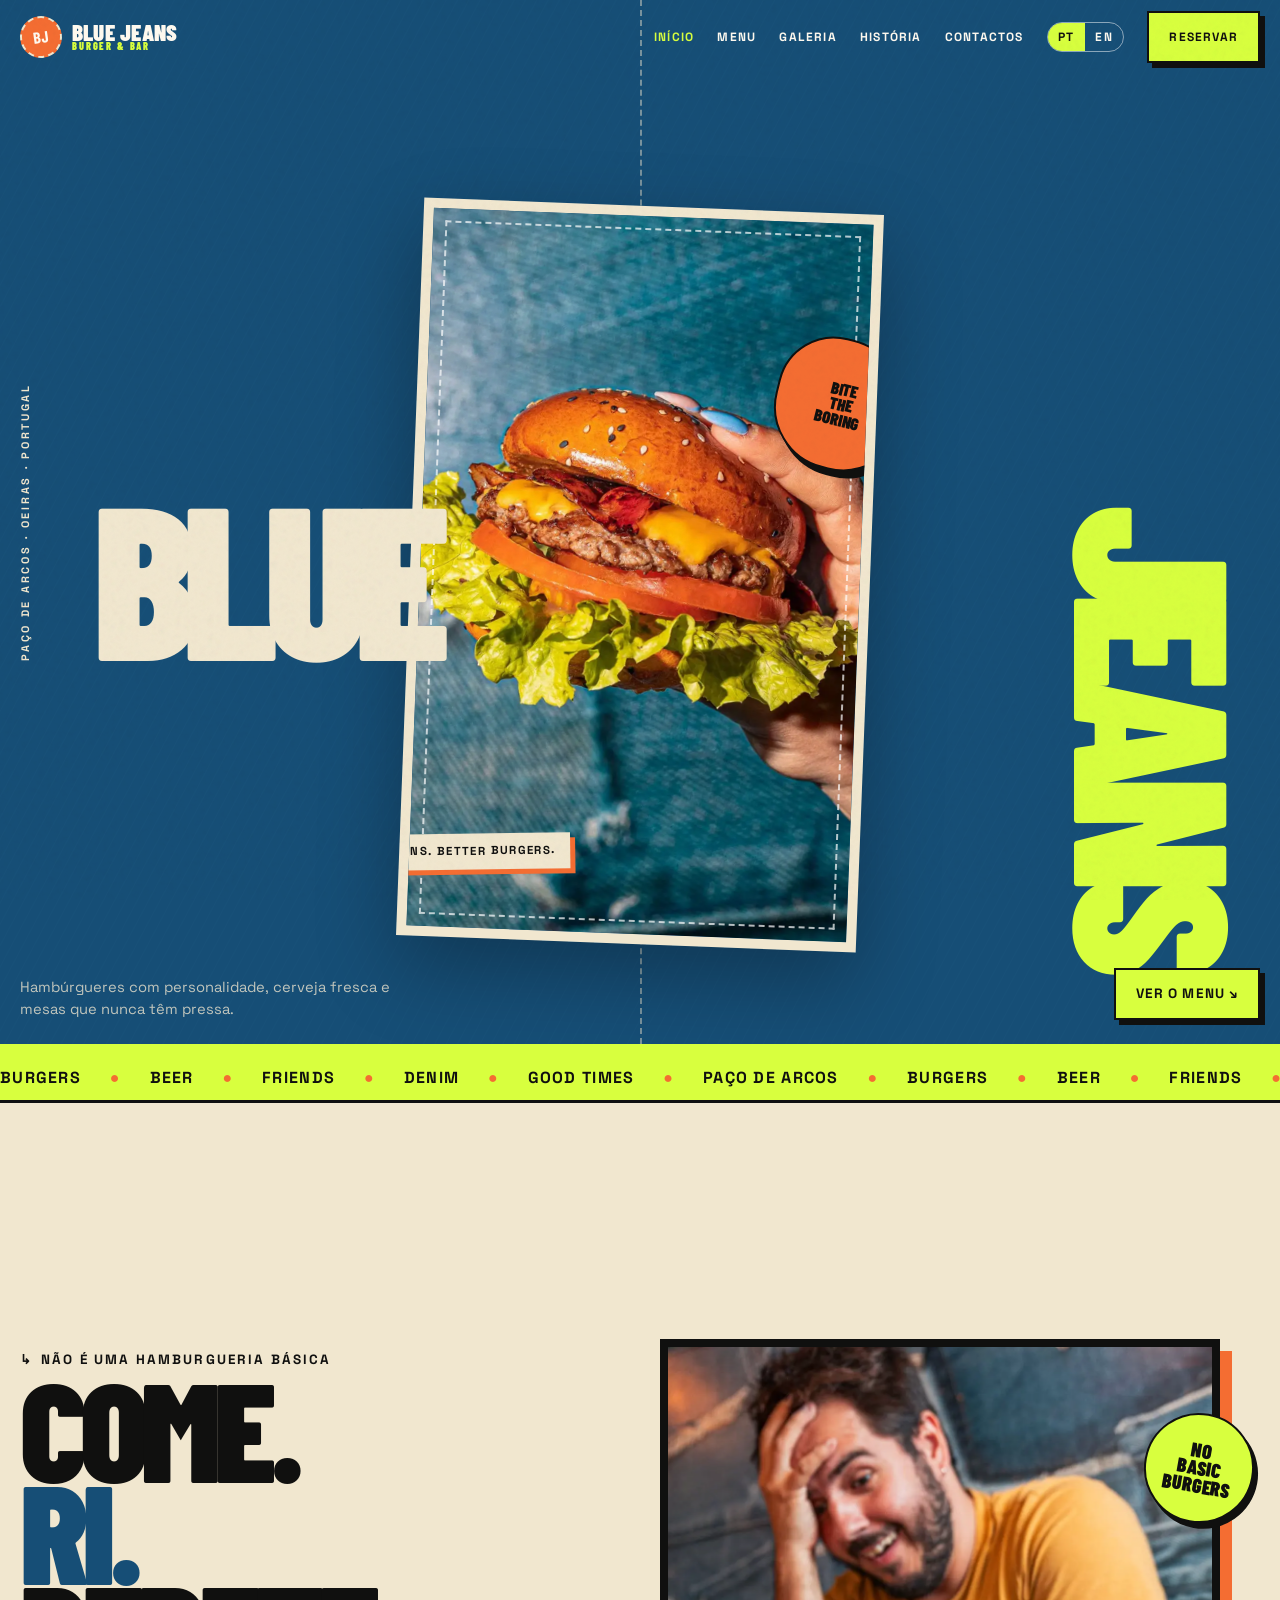
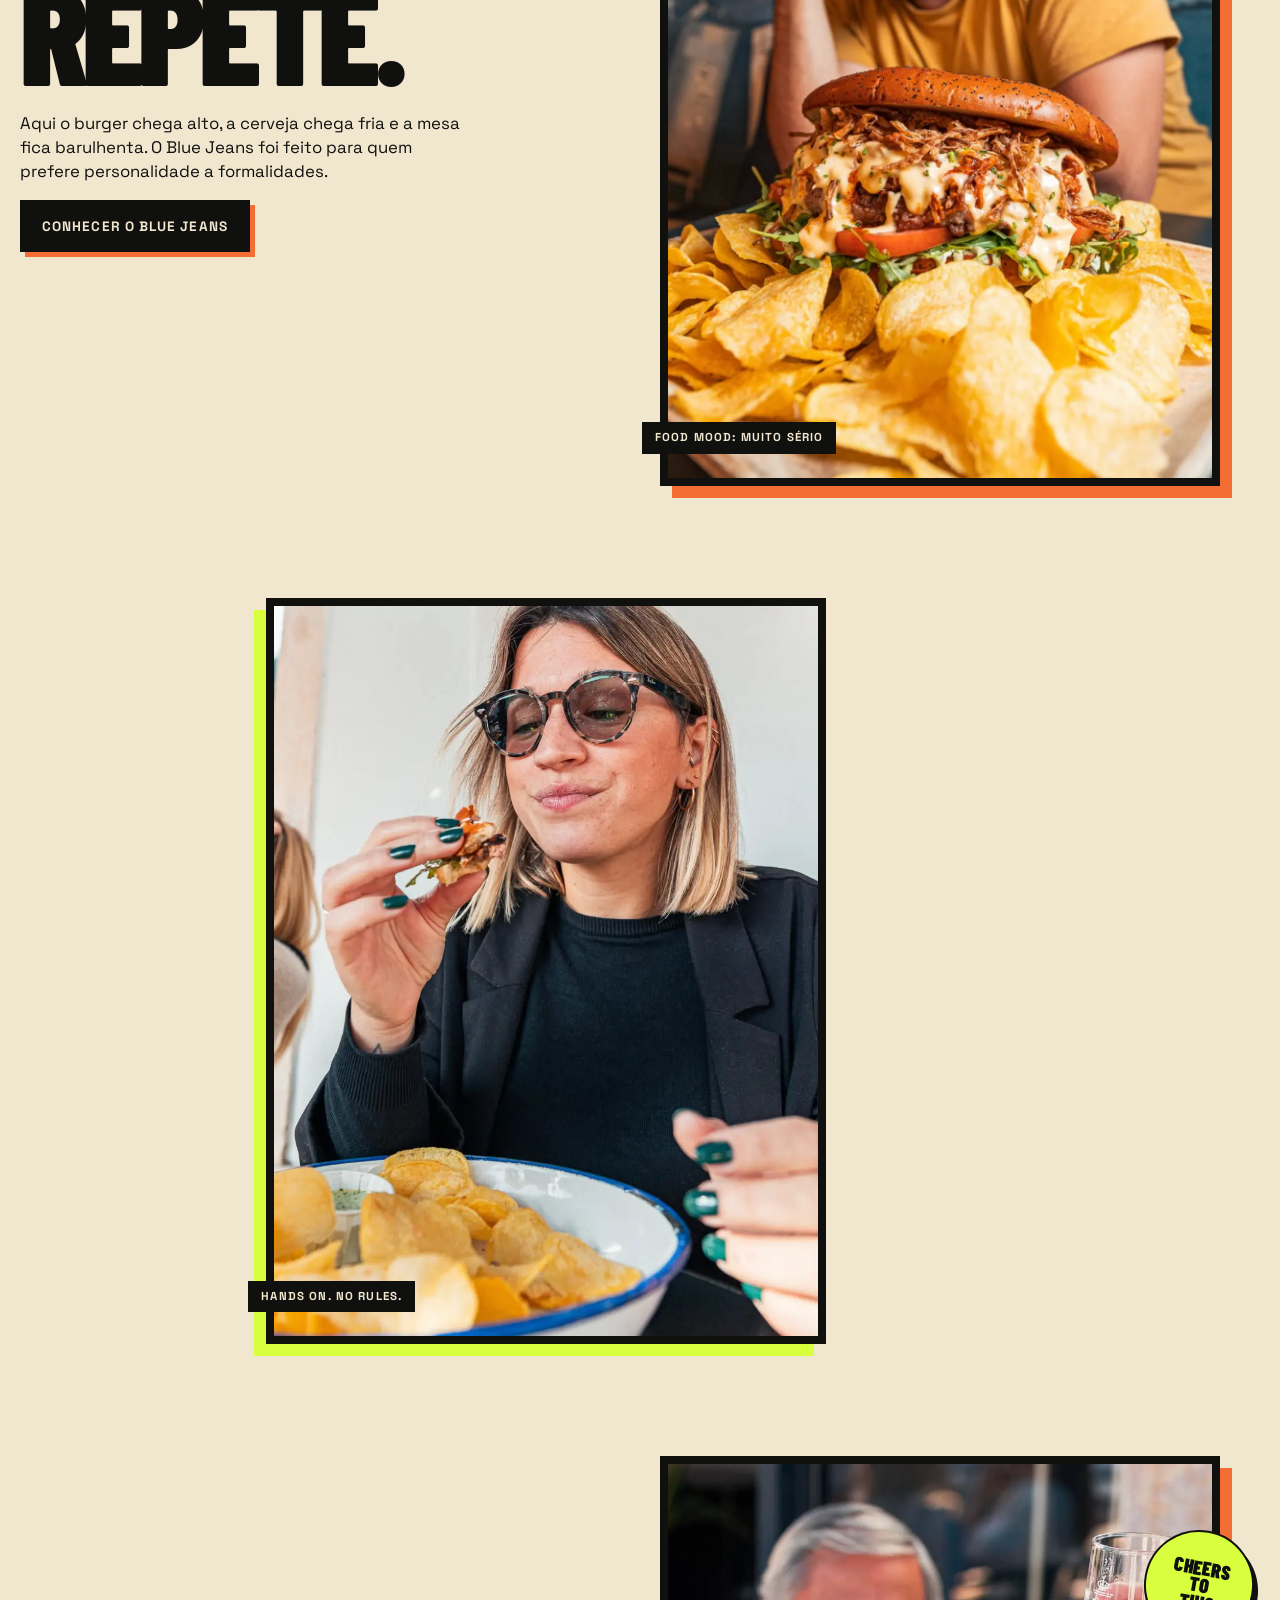
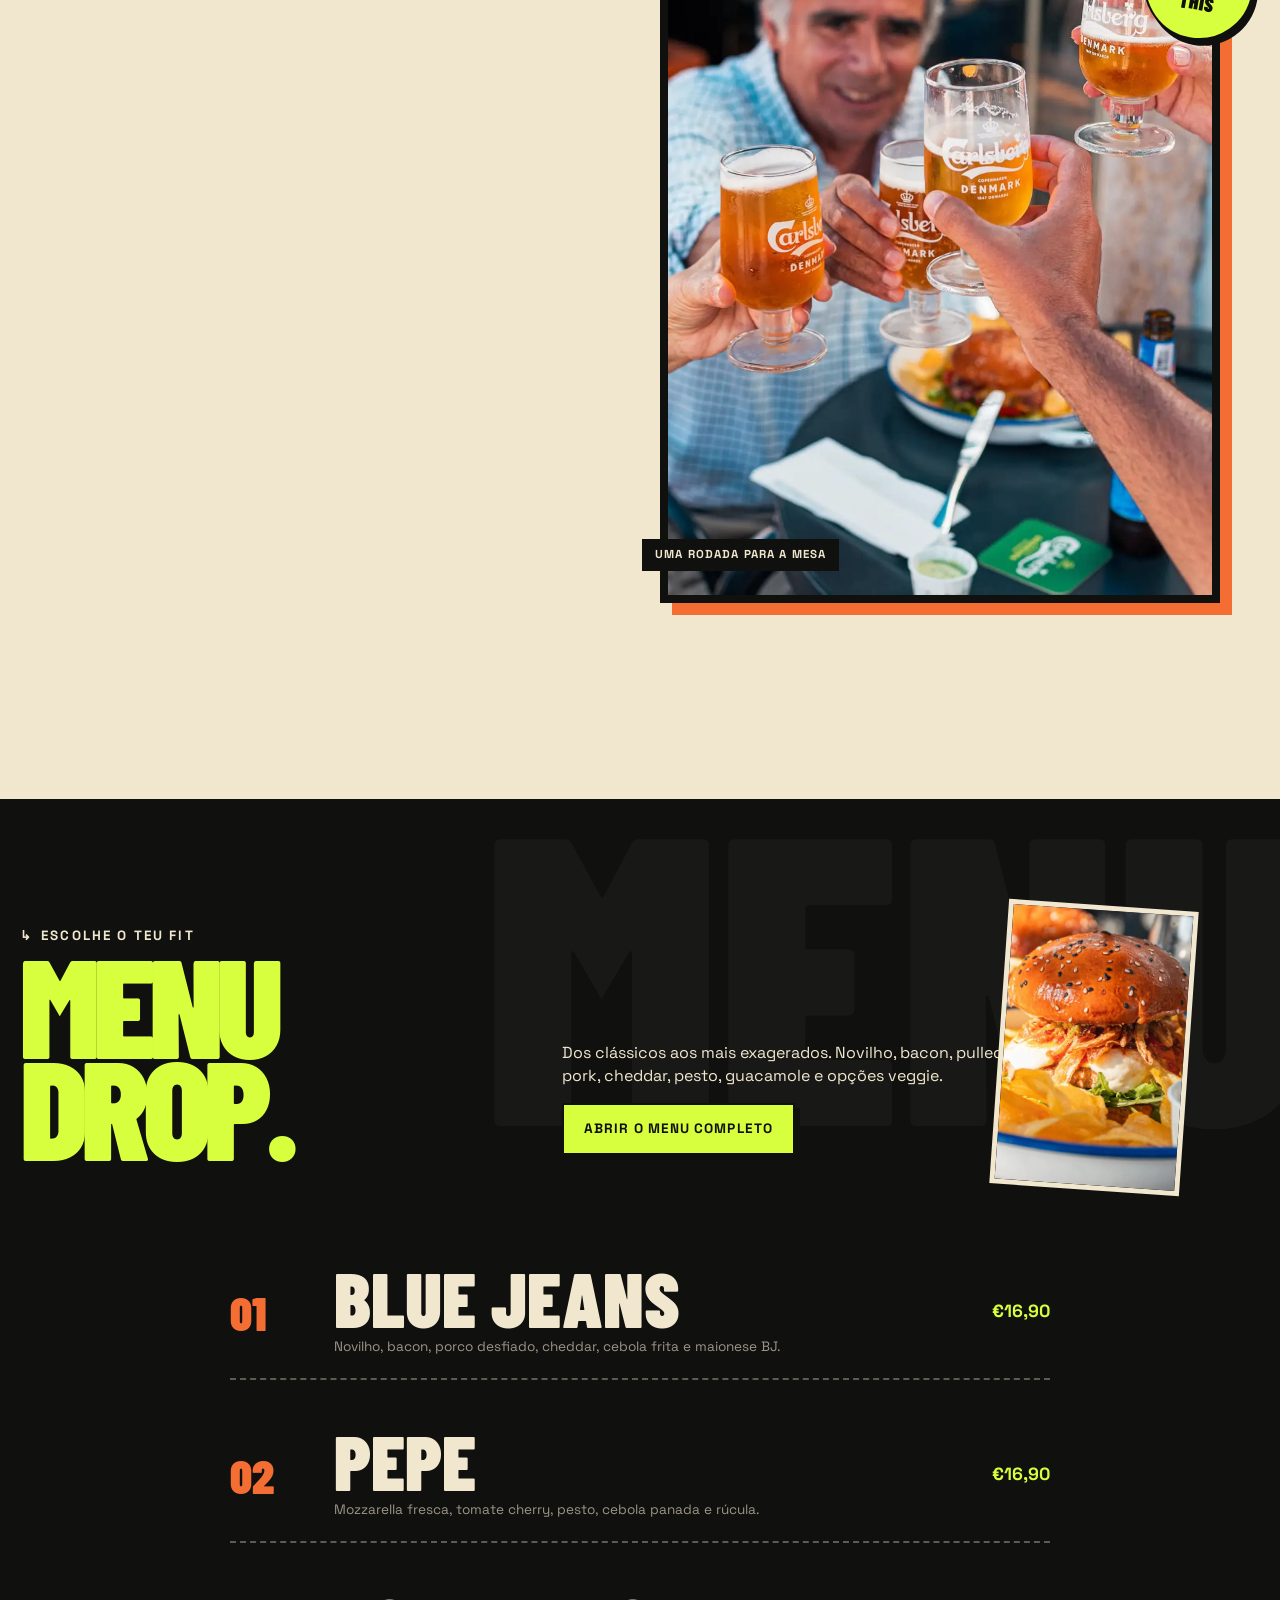
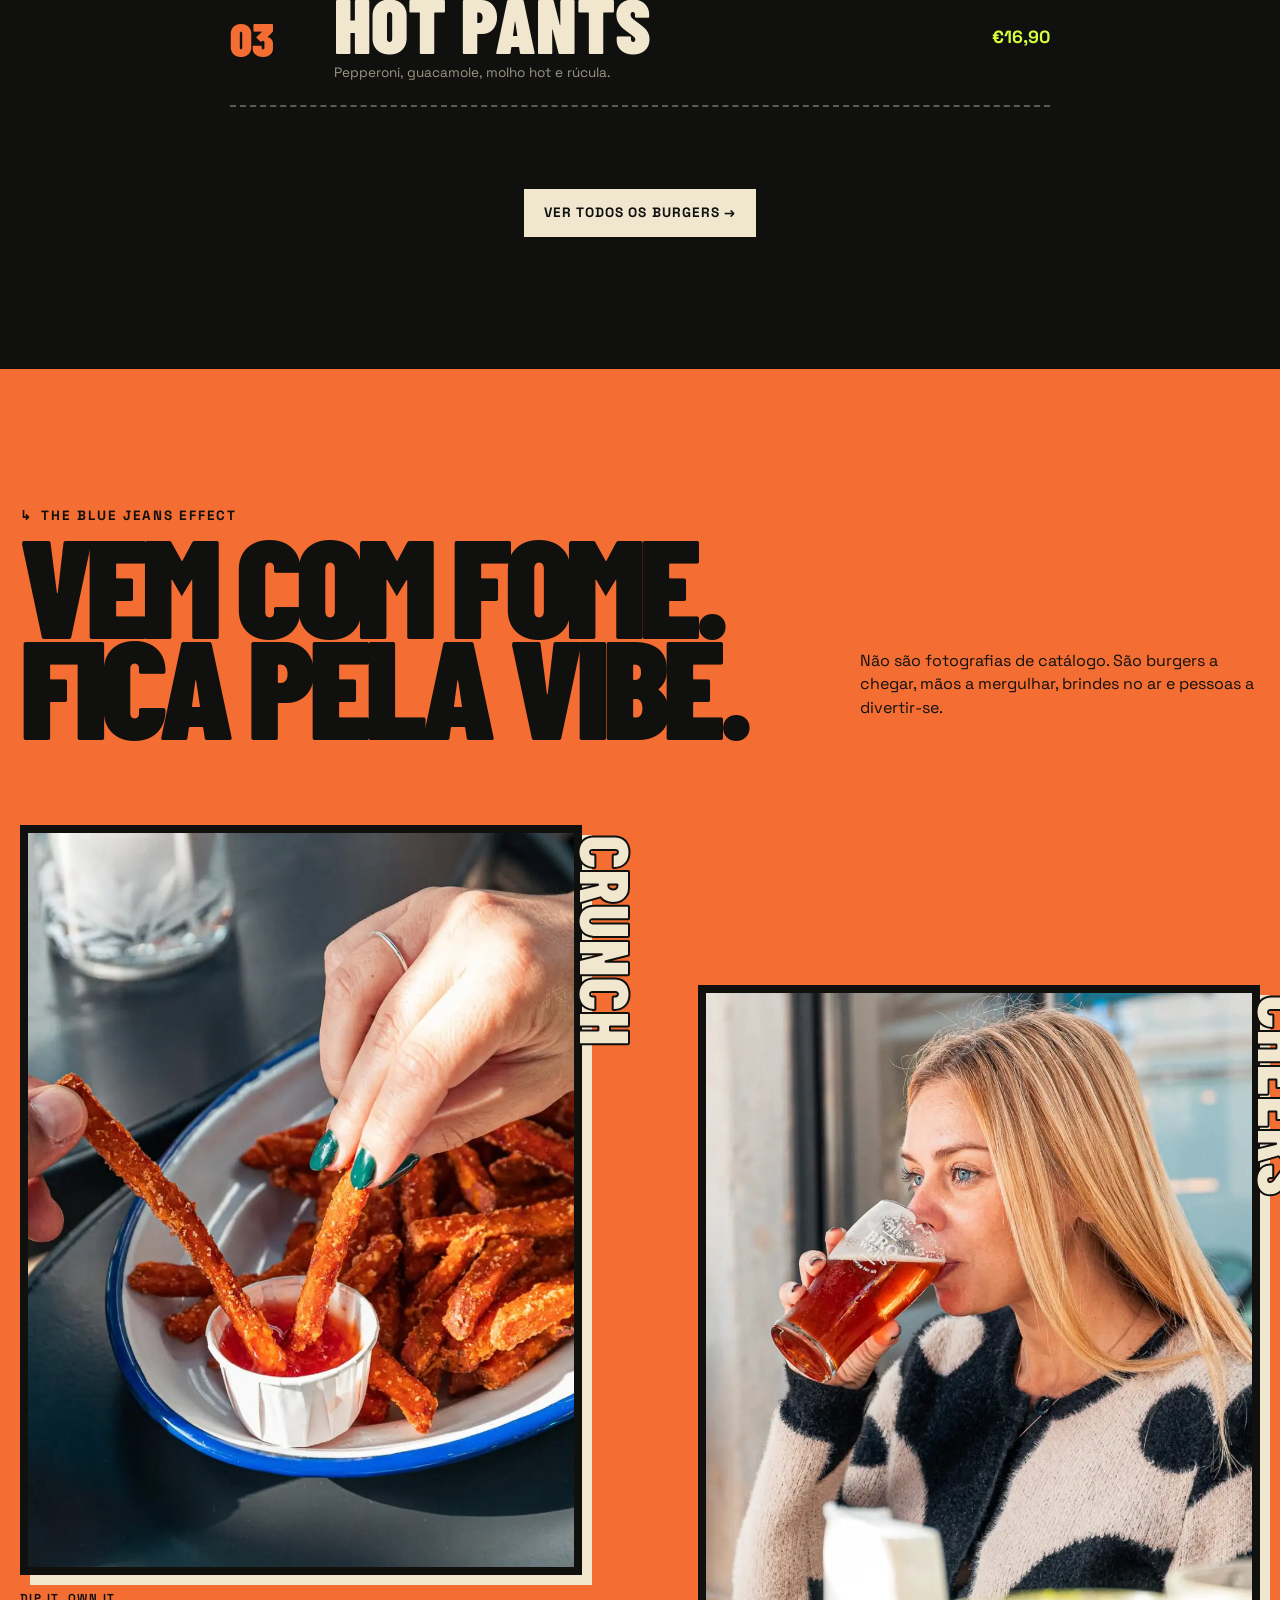
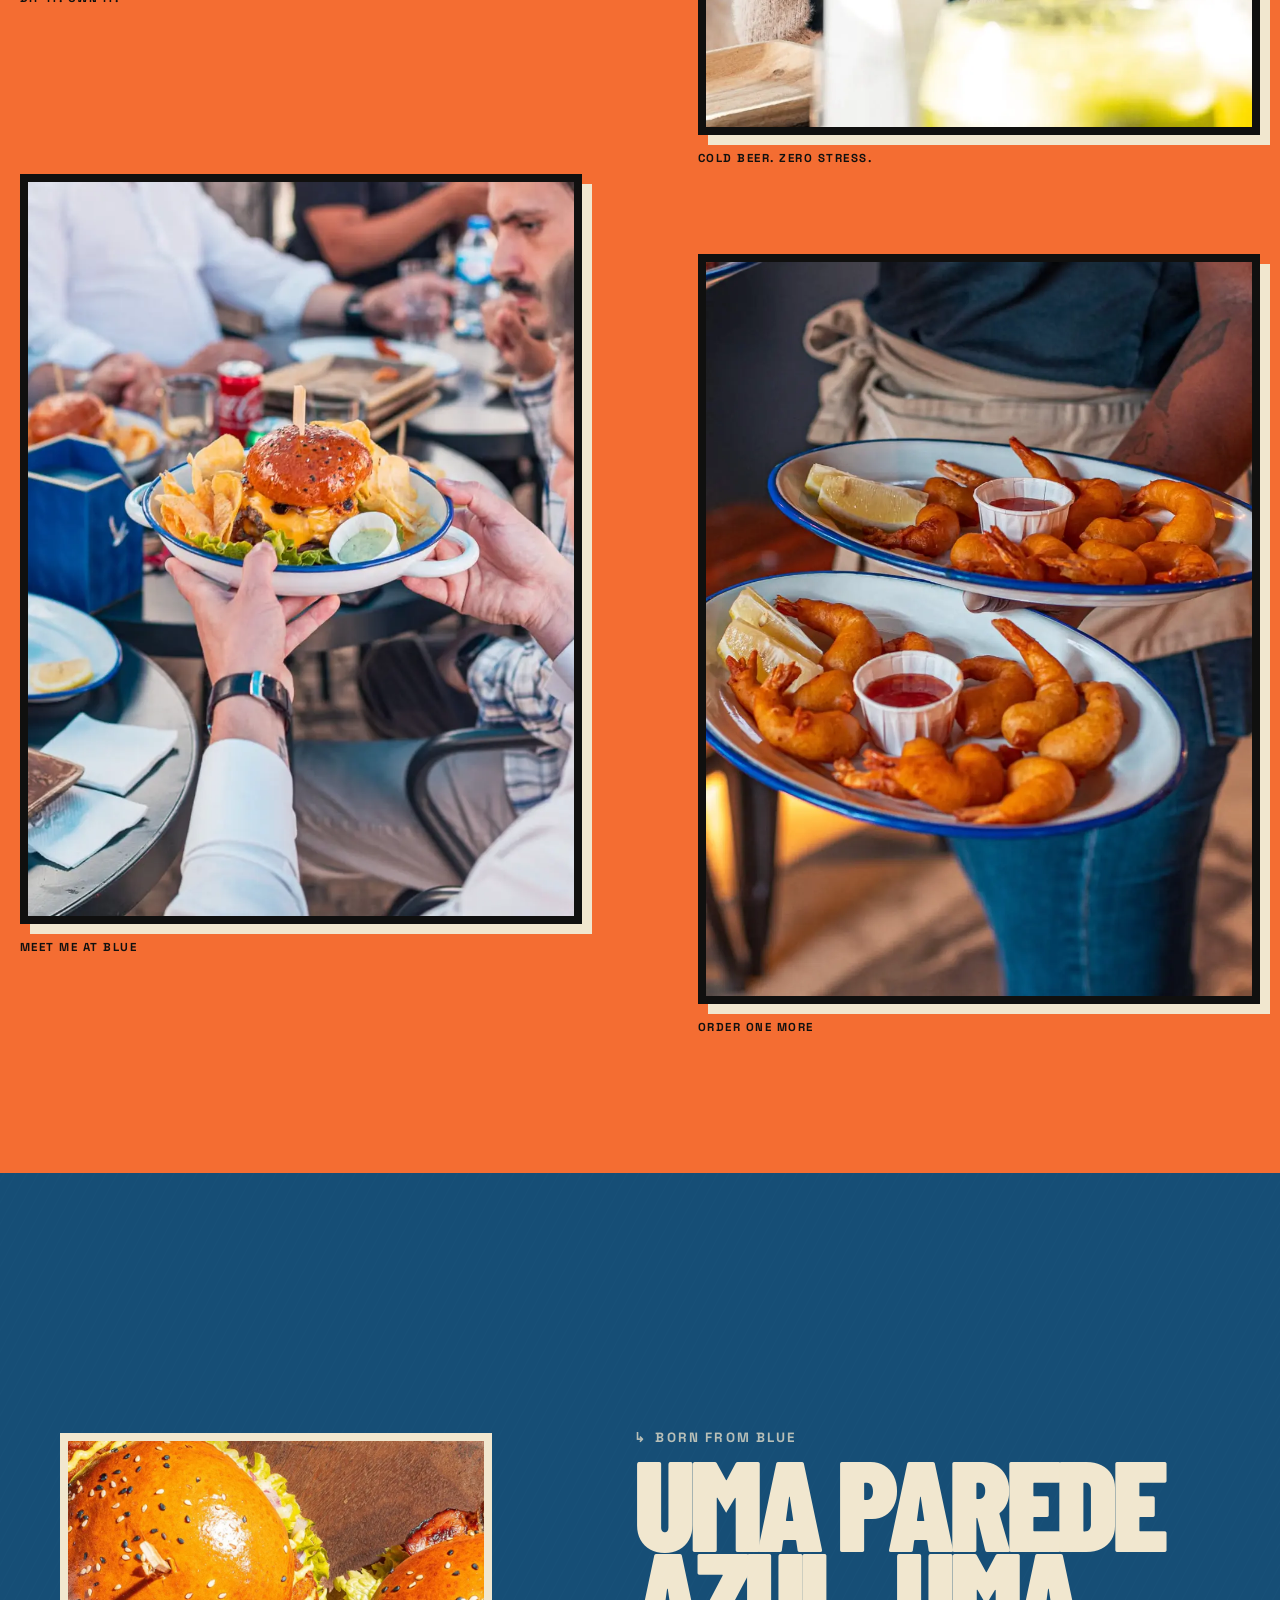
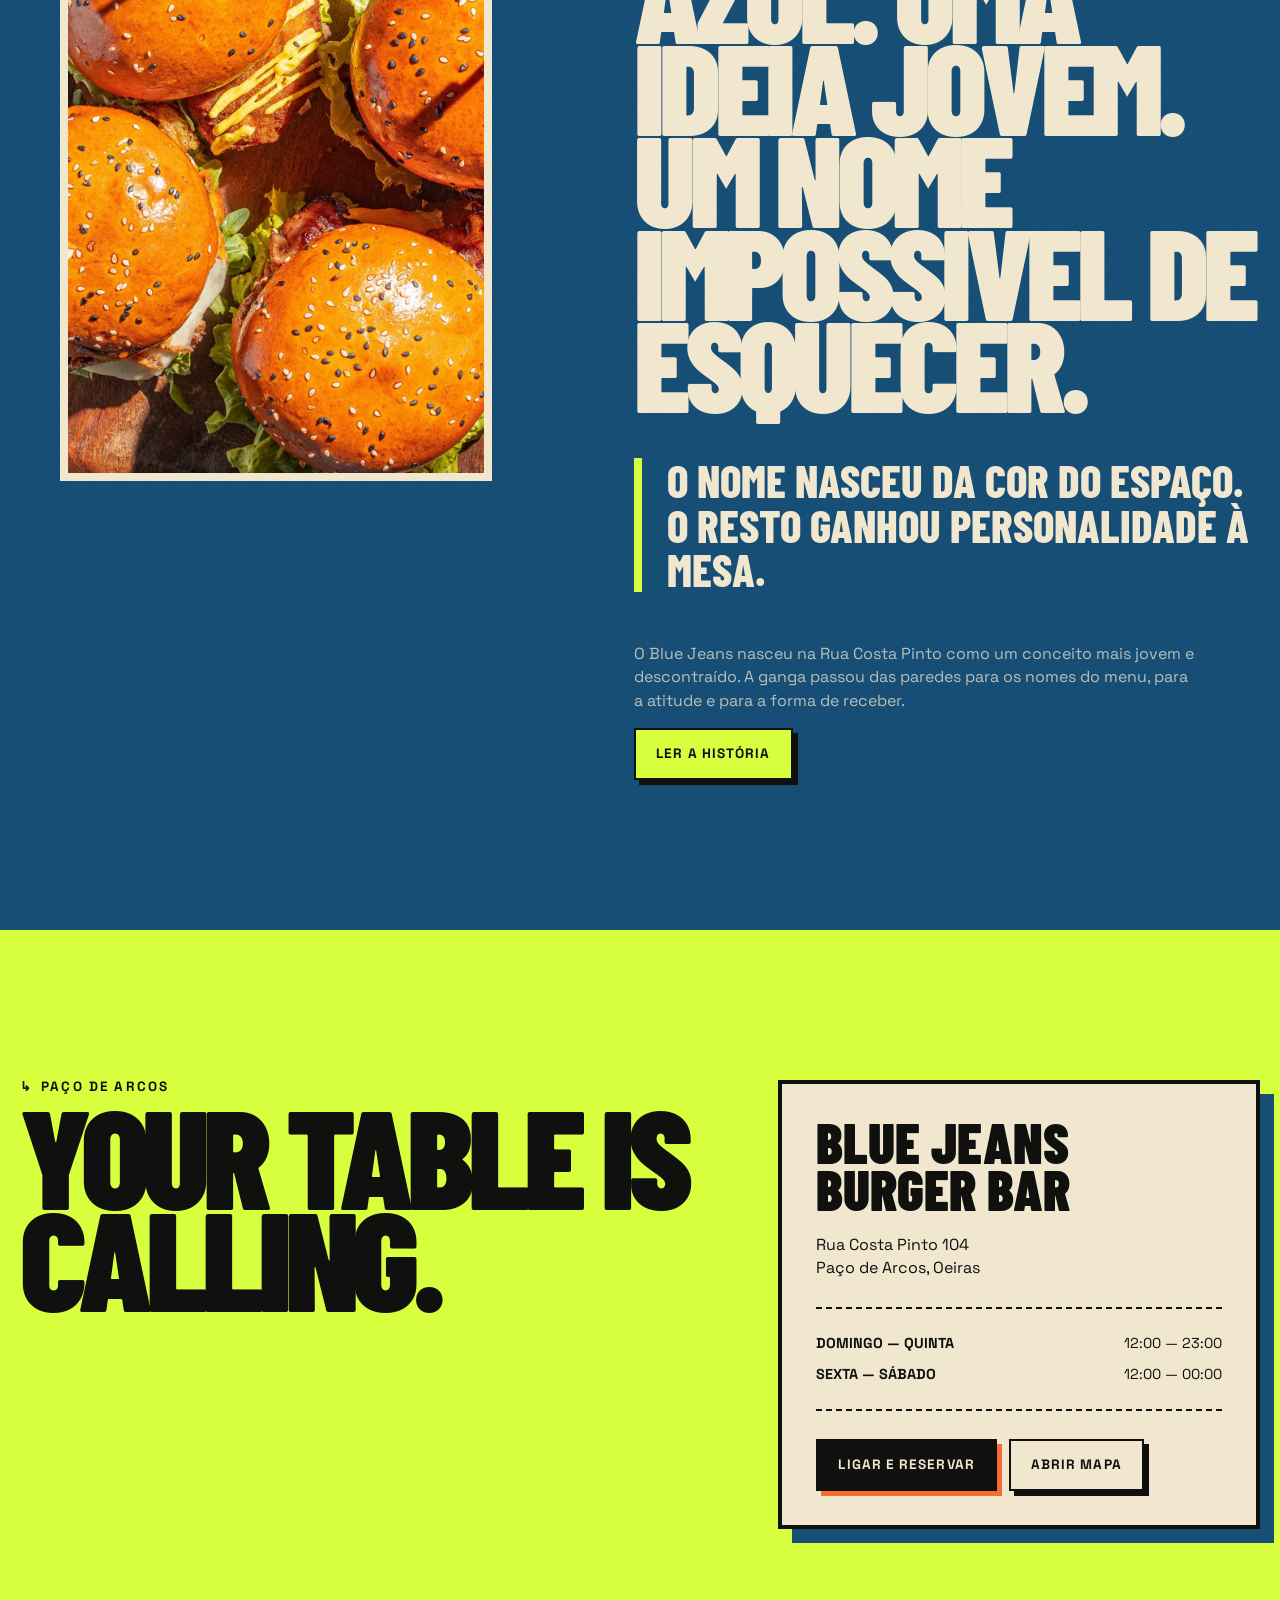
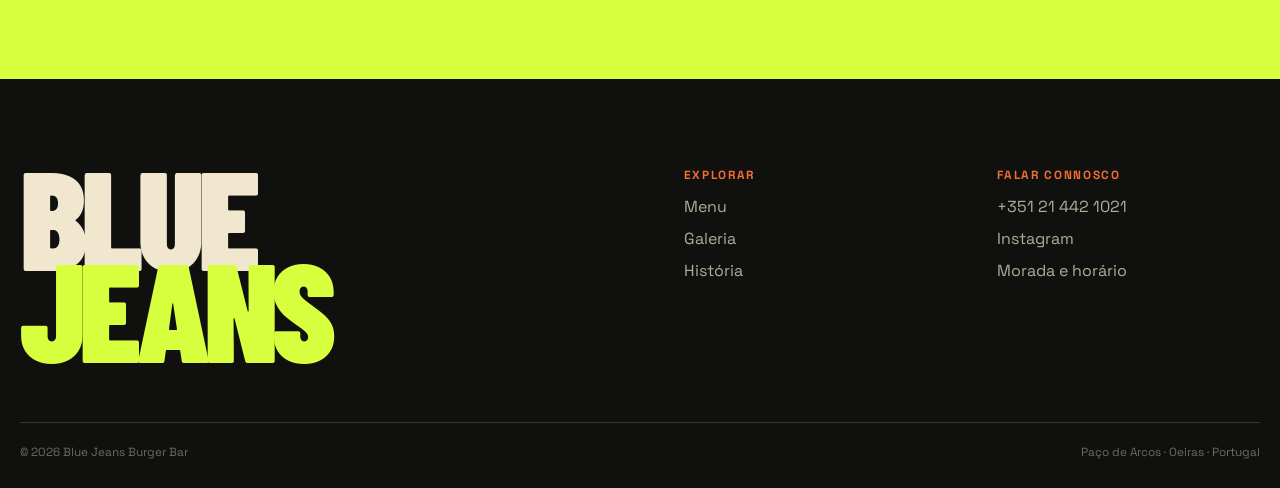
==== index.html @ 91a08cf7 "Initial website" ====
<!doctype html><html lang="pt-PT"><head>
<meta charset="utf-8"><meta name="viewport" content="width=device-width,initial-scale=1">
<title>Blue Jeans Burger Bar | Hambúrgueres em Paço de Arcos</title><meta name="description" content="Blue Jeans Burger Bar em Paço de Arcos: hambúrgueres, cerveja, amigos e um ambiente descontraído em Oeiras.">
<link rel="canonical" href="https://bluejeansburgerbar.pt/"><link rel="alternate" hreflang="pt-PT" href="https://bluejeansburgerbar.pt/"><link rel="alternate" hreflang="en-GB" href="https://bluejeansburgerbar.pt/en/"><link rel="alternate" hreflang="x-default" href="https://bluejeansburgerbar.pt/">
<meta name="theme-color" content="#164e76"><meta property="og:type" content="restaurant"><meta property="og:title" content="Blue Jeans Burger Bar — Paço de Arcos"><meta property="og:description" content="Burgers. Beer. Friends. Repeat."><meta property="og:image" content="https://bluejeansburgerbar.pt/assets/images/photos/burger-denim-hand.webp"><meta property="og:url" content="https://bluejeansburgerbar.pt/"><meta property="og:locale" content="pt_PT"><meta name="twitter:card" content="summary_large_image">
<link rel="icon" href="assets/icons/favicon.svg" type="image/svg+xml"><link rel="icon" href="assets/icons/favicon-32x32.png" sizes="32x32"><link rel="apple-touch-icon" href="assets/icons/apple-touch-icon.png"><link rel="manifest" href="site.webmanifest"><link rel="preload" href="assets/images/photos/burger-denim-hand.webp" as="image" fetchpriority="high"><link rel="stylesheet" href="assets/css/v2.css">
<script type="application/ld+json">{"@context":"https://schema.org","@type":"Restaurant","name":"Blue Jeans Burger Bar","url":"https://bluejeansburgerbar.pt/","telephone":"+351214421021","image":"https://bluejeansburgerbar.pt/assets/images/photos/burger-denim-hand.webp","servesCuisine":["Hambúrgueres","Americana","Bar"],"acceptsReservations":true,"address":{"@type":"PostalAddress","streetAddress":"Rua Costa Pinto 104","addressLocality":"Paço de Arcos","addressRegion":"Oeiras","addressCountry":"PT"},"openingHoursSpecification":[{"@type":"OpeningHoursSpecification","dayOfWeek":["Monday","Tuesday","Wednesday","Thursday","Sunday"],"opens":"12:00","closes":"23:00"},{"@type":"OpeningHoursSpecification","dayOfWeek":["Friday","Saturday"],"opens":"12:00","closes":"00:00"}],"hasMenu":"https://bluejeansburgerbar.pt/menu.html","sameAs":["https://www.instagram.com/bluejeansburgerbar/"]}</script>
</head><body><a class="skip" href="#main">Saltar para o conteúdo</a>
<header class="topbar" data-topbar><div class="wrap topbar-inner"><a class="logo2" href="index.html" aria-label="Blue Jeans — início"><b>BJ</b><span>Blue Jeans<small>Burger &amp; Bar</small></span></a><nav class="desktop2" aria-label="Navegação principal"><a href="index.html" aria-current="page">Início</a><a href="menu.html">Menu</a><a href="galeria.html">Galeria</a><a href="historia.html">História</a><a href="contacto.html">Contactos</a><div class="lang" aria-label="Idioma"><a class="active" href="index.html" lang="pt">PT</a><a href="en/index.html" lang="en">EN</a></div><a class="button2" href="tel:+351214421021">Reservar</a></nav><button class="menu2-toggle" type="button" aria-label="Abrir menu" aria-expanded="false" data-menu2-toggle><span></span><span></span><span></span></button></div></header>
<nav class="mobile2" aria-label="Menu móvel" data-mobile2><a href="index.html">Início</a><a href="menu.html">Menu</a><a href="galeria.html">Galeria</a><a href="historia.html">História</a><a href="contacto.html">Contactos</a><div class="lang"><a class="active" href="index.html">PT</a><a href="en/index.html">EN</a></div><a class="mobile2-reserve button2" href="#reservar">Reservar</a></nav>
<main id="main">
<section class="hero2"><span class="hero-seam" aria-hidden="true"></span><span class="vertical-label">Paço de Arcos · Oeiras · Portugal</span><div class="wrap hero-content"><h1 class="hero-title"><span class="hero-word hero-word--left">Blue</span><span class="hero-word hero-word--right">Jeans</span></h1><div class="hero-photo"><img src="assets/images/photos/burger-denim-hand.webp" width="1226" height="1536" alt="Hambúrguer Blue Jeans segurado sobre ganga" fetchpriority="high"><span class="hero-round">Bite<br>the<br>boring</span><span class="hero-caption">Good jeans. Better burgers.</span></div></div><div class="hero-bottom"><p>Hambúrgueres com personalidade, cerveja fresca e mesas que nunca têm pressa.</p><a class="button2" href="menu.html">Ver o menu ↘</a></div></section>
<div class="ticker2" aria-hidden="true"><div class="ticker2-track"><span>Burgers</span><span>Beer</span><span>Friends</span><span>Denim</span><span>Good times</span><span>Paço de Arcos</span><span>Burgers</span><span>Beer</span><span>Friends</span><span>Denim</span><span>Good times</span><span>Paço de Arcos</span></div></div>

<section class="manifesto"><div class="wrap manifesto-grid"><div class="manifesto-sticky" data-reveal><p class="kicker">Não é uma hamburgueria básica</p><h2 class="mega">Come.<span>Ri.</span>Repete.</h2><p class="manifesto-copy">Aqui o burger chega alto, a cerveja chega fria e a mesa fica barulhenta. O Blue Jeans foi feito para quem prefere personalidade a formalidades.</p><a class="button2 button2--dark" href="historia.html">Conhecer o Blue Jeans</a></div><div class="photo-stack">
<figure class="portrait-card" data-reveal><img src="assets/images/photos/man-burger-fun.webp" width="1184" height="1524" alt="Cliente sorridente atrás de um hambúrguer Blue Jeans" loading="lazy"><figcaption>Food mood: muito sério</figcaption><span class="sticker">No<br>basic<br>burgers</span></figure>
<figure class="portrait-card" data-reveal><img src="assets/images/photos/woman-eating-burger.webp" width="1138" height="1428" alt="Cliente a comer no Blue Jeans Burger Bar" loading="lazy"><figcaption>Hands on. No rules.</figcaption></figure>
<figure class="portrait-card" data-reveal><img src="assets/images/photos/beer-cheers.webp" width="1242" height="1460" alt="Amigos a brindar com cerveja no Blue Jeans" loading="lazy"><figcaption>Uma rodada para a mesa</figcaption><span class="sticker">Cheers<br>to<br>this</span></figure>
</div></div></section>

<section class="menu-drop"><div class="wrap"><div class="menu-head" data-reveal><div><p class="kicker">Escolhe o teu fit</p><h2 class="mega">Menu<br>drop.</h2></div><div class="menu-intro"><p>Dos clássicos aos mais exagerados. Novilho, bacon, pulled pork, cheddar, pesto, guacamole e opções veggie.</p><a class="button2" href="menu.html">Abrir o menu completo</a></div></div><figure class="menu-vertical-photo"><img src="assets/images/photos/burger-closeup.webp" alt="Hambúrguer Blue Jeans em primeiro plano" loading="lazy"></figure><div class="menu-rail">
<article class="menu-line" data-reveal><strong>01</strong><div><h3>Blue Jeans</h3><p>Novilho, bacon, porco desfiado, cheddar, cebola frita e maionese BJ.</p></div><span class="price">€16,90</span></article>
<article class="menu-line" data-reveal><strong>02</strong><div><h3>Pepe</h3><p>Mozzarella fresca, tomate cherry, pesto, cebola panada e rúcula.</p></div><span class="price">€16,90</span></article>
<article class="menu-line" data-reveal><strong>03</strong><div><h3>Hot Pants</h3><p>Pepperoni, guacamole, molho hot e rúcula.</p></div><span class="price">€16,90</span></article>
</div><div class="menu-cta"><a class="button2 button2--light" href="menu.html">Ver todos os burgers →</a></div></div></section>

<section class="vibe2"><div class="wrap"><div class="vibe2-head" data-reveal><div><p class="kicker">The Blue Jeans effect</p><h2 class="mega">Vem com fome.<br>Fica pela vibe.</h2></div><p>Não são fotografias de catálogo. São burgers a chegar, mãos a mergulhar, brindes no ar e pessoas a divertir-se.</p></div><div class="vibe-columns"><div class="vibe-column">
<figure class="vibe-shot" data-reveal><img src="assets/images/photos/sweet-potato-fries.webp" width="1112" height="1336" alt="Mãos a mergulhar batata doce em molho" loading="lazy"><figcaption>Dip it. Own it.</figcaption><span class="vertical-word">Crunch</span></figure>
<figure class="vibe-shot" data-reveal><img src="assets/images/photos/friends-burger-table.webp" width="1066" height="1216" alt="Grupo de amigos à mesa no Blue Jeans" loading="lazy"><figcaption>Meet me at Blue</figcaption></figure>
</div><div class="vibe-column">
<figure class="vibe-shot" data-reveal><img src="assets/images/photos/woman-drinking-beer.webp" width="1078" height="1412" alt="Cliente a beber cerveja no Blue Jeans" loading="lazy"><figcaption>Cold beer. Zero stress.</figcaption><span class="vertical-word">Cheers</span></figure>
<figure class="vibe-shot" data-reveal><img src="assets/images/photos/onion-rings-trays.webp" width="1258" height="1430" alt="Tabuleiros de aros de cebola do Blue Jeans" loading="lazy"><figcaption>Order one more</figcaption></figure>
</div></div></div></section>

<section class="story2 denim"><div class="wrap story2-grid"><figure class="story2-photo" data-reveal><img src="assets/images/photos/four-burgers-top.webp" width="1268" height="1560" alt="Quatro hambúrgueres Blue Jeans vistos de cima" loading="lazy"></figure><div class="story2-text" data-reveal><p class="kicker">Born from blue</p><h2 class="mega">Uma parede azul. Uma ideia jovem. Um nome impossível de esquecer.</h2><blockquote>O nome nasceu da cor do espaço. O resto ganhou personalidade à mesa.</blockquote><p>O Blue Jeans nasceu na Rua Costa Pinto como um conceito mais jovem e descontraído. A ganga passou das paredes para os nomes do menu, para a atitude e para a forma de receber.</p><a class="button2" href="historia.html">Ler a história</a></div></div></section>

<section class="visit2" id="reservar"><div class="wrap visit2-grid"><div data-reveal><p class="kicker">Paço de Arcos</p><h2 class="mega">Your table is calling.</h2></div><article class="visit-card" data-reveal><h3>Blue Jeans Burger Bar</h3><p>Rua Costa Pinto 104<br>Paço de Arcos, Oeiras</p><div class="hours2"><strong>Domingo — Quinta</strong><span>12:00 — 23:00</span><strong>Sexta — Sábado</strong><span>12:00 — 00:00</span></div><div class="visit-actions"><a class="button2 button2--dark" href="tel:+351214421021">Ligar e reservar</a><a class="button2 button2--light" href="https://www.google.com/maps/search/?api=1&amp;query=Blue+Jeans+Burger+Bar+Rua+Costa+Pinto+104+Pa%C3%A7o+de+Arcos" target="_blank" rel="noopener noreferrer">Abrir mapa</a></div></article></div></section>
</main>
<footer class="footer2"><div class="wrap"><div class="footer2-top"><div><div class="footer-logo">Blue<span>Jeans</span></div></div><div><h2>Explorar</h2><a href="menu.html">Menu</a><a href="galeria.html">Galeria</a><a href="historia.html">História</a></div><div><h2>Falar connosco</h2><a href="tel:+351214421021">+351 21 442 1021</a><a href="https://www.instagram.com/bluejeansburgerbar/" target="_blank" rel="noopener noreferrer">Instagram</a><a href="contacto.html">Morada e horário</a></div></div><div class="footer2-bottom"><span>© <span data-year></span> Blue Jeans Burger Bar</span><span>Paço de Arcos · Oeiras · Portugal</span></div></div></footer><script src="assets/js/v2.js" defer></script></body></html>
---- assets/css/v2.css ----
@import url('https://fonts.googleapis.com/css2?family=Barlow+Condensed:ital,wght@0,700;0,800;0,900;1,800&family=Space+Grotesk:wght@400;500;600;700&display=swap');

:root{
  --blue:#164e76;--blue2:#0d3655;--ink:#10100f;--cream:#f1e7cf;--paper:#e7d8b8;
  --orange:#f46d32;--acid:#d8ff3e;--red:#b82f2a;--white:#fffaf0;
  --display:'Barlow Condensed',Impact,sans-serif;--body:'Space Grotesk',Arial,sans-serif;
  --max:1240px;--shadow:0 30px 80px rgba(0,0,0,.28)
}
*{box-sizing:border-box}html{scroll-behavior:smooth}body{margin:0;background:var(--cream);color:var(--ink);font-family:var(--body);line-height:1.45;overflow-x:hidden}body::after{content:'';position:fixed;inset:0;z-index:99;pointer-events:none;opacity:.12;background-image:url("data:image/svg+xml,%3Csvg viewBox='0 0 140 140' xmlns='http://www.w3.org/2000/svg'%3E%3Cfilter id='n'%3E%3CfeTurbulence baseFrequency='.8' numOctaves='4' stitchTiles='stitch'/%3E%3C/filter%3E%3Crect width='100%25' height='100%25' filter='url(%23n)' opacity='.42'/%3E%3C/svg%3E");mix-blend-mode:multiply}img{display:block;width:100%;height:auto}a{color:inherit}button,a{-webkit-tap-highlight-color:transparent}:focus-visible{outline:4px solid var(--acid);outline-offset:4px}.wrap{width:min(var(--max),calc(100% - 40px));margin:auto}.skip{position:fixed;left:15px;top:-80px;z-index:200;padding:12px 16px;background:var(--acid);font-weight:800}.skip:focus{top:15px}.kicker{margin:0 0 10px;font:800 .84rem/1 var(--body);letter-spacing:.16em;text-transform:uppercase}.kicker::before{content:'↳';margin-right:.5rem}.mega{margin:0;font:900 clamp(4.4rem,11vw,10rem)/.72 var(--display);letter-spacing:-.05em;text-transform:uppercase}.button2{display:inline-flex;align-items:center;justify-content:center;gap:.6rem;min-height:52px;padding:.8rem 1.25rem;border:2px solid var(--ink);background:var(--acid);color:var(--ink);font:800 .85rem/1 var(--body);letter-spacing:.08em;text-decoration:none;text-transform:uppercase;box-shadow:5px 5px 0 var(--ink);transition:.18s ease}.button2:hover{transform:translate(3px,3px);box-shadow:2px 2px 0 var(--ink)}.button2--dark{background:var(--ink);color:var(--cream);box-shadow:5px 5px 0 var(--orange)}.button2--light{background:var(--cream)}

.topbar{position:fixed;inset:0 0 auto;z-index:80;min-height:74px;color:var(--white);transition:.2s ease}.topbar.scrolled{background:rgba(13,54,85,.94);backdrop-filter:blur(12px);box-shadow:0 8px 30px rgba(0,0,0,.18)}.topbar-inner{min-height:74px;display:flex;align-items:center;justify-content:space-between;gap:24px}.logo2{display:flex;align-items:center;gap:10px;text-decoration:none;font:900 1.45rem/.82 var(--display);letter-spacing:.01em;text-transform:uppercase}.logo2 b{display:grid;place-items:center;width:42px;aspect-ratio:1;border-radius:50%;border:2px dashed var(--cream);background:var(--orange);font-size:1rem;transform:rotate(-8deg)}.logo2 small{display:block;color:var(--acid);font-size:.64rem;letter-spacing:.18em}.desktop2{display:flex;align-items:center;gap:1.45rem}.desktop2 a{font:700 .75rem/1 var(--body);letter-spacing:.1em;text-decoration:none;text-transform:uppercase}.desktop2 a:hover,.desktop2 a[aria-current=page]{color:var(--acid)}.lang{display:flex;border:1px solid rgba(255,255,255,.5);border-radius:999px;overflow:hidden}.lang a{padding:.48rem .65rem}.lang a.active{background:var(--acid);color:var(--ink)}.menu2-toggle{display:none;width:46px;height:46px;border:1px solid rgba(255,255,255,.5);background:var(--blue2);color:white}.menu2-toggle span{display:block;width:22px;height:2px;margin:5px auto;background:currentColor}.mobile2{display:none}

.hero2{position:relative;min-height:116svh;overflow:hidden;background:var(--blue);color:var(--cream);border-bottom:12px solid var(--acid)}.hero2::before,.denim::before{content:'';position:absolute;inset:0;opacity:.18;background-image:repeating-linear-gradient(118deg,transparent 0 3px,rgba(255,255,255,.2) 4px,transparent 5px 10px);mix-blend-mode:soft-light}.hero-seam{position:absolute;top:0;bottom:0;left:50%;border-left:2px dashed rgba(241,231,207,.45)}.hero-content{position:relative;min-height:116svh;padding-top:105px;display:grid;grid-template-columns:.78fr 1fr .78fr;align-items:center}.hero-title{display:contents}.hero-word{position:relative;z-index:2;font:900 clamp(7rem,17vw,15rem)/.6 var(--display);letter-spacing:-.07em;text-transform:uppercase}.hero-word--left{grid-column:1;text-align:right;transform:translateX(10%)}.hero-word--right{grid-column:3;align-self:end;padding-bottom:9vh;transform:translateX(-9%);color:var(--acid);writing-mode:vertical-rl;text-orientation:mixed}.hero-photo{grid-column:2;grid-row:1;position:relative;z-index:1;width:min(520px,95%);height:82svh;margin:auto;transform:rotate(2.2deg);box-shadow:var(--shadow);border:10px solid var(--cream);overflow:hidden}.hero-photo img{width:100%;height:100%;object-fit:cover}.hero-photo::after{content:'';position:absolute;inset:12px;border:2px dashed rgba(255,255,255,.7);pointer-events:none}.hero-round{position:absolute;z-index:5;right:-40px;top:16%;width:132px;aspect-ratio:1;display:grid;place-items:center;border-radius:45% 55% 50% 50%;background:var(--orange);color:var(--ink);border:2px solid var(--ink);font:900 1.05rem/.9 var(--display);text-align:center;text-transform:uppercase;transform:rotate(12deg);box-shadow:6px 6px 0 var(--ink)}.hero-caption{position:absolute;z-index:5;left:-80px;bottom:8%;padding:12px 15px;background:var(--cream);color:var(--ink);font:800 .72rem/1 var(--body);letter-spacing:.12em;text-transform:uppercase;transform:rotate(-3deg);box-shadow:5px 5px 0 var(--orange)}.hero-bottom{position:absolute;z-index:4;left:max(20px,calc((100vw - var(--max))/2));right:max(20px,calc((100vw - var(--max))/2));bottom:24px;display:flex;align-items:end;justify-content:space-between;gap:20px}.hero-bottom p{max-width:390px;margin:0;color:rgba(241,231,207,.78);font-size:.92rem}.vertical-label{position:absolute;z-index:3;left:20px;top:50%;writing-mode:vertical-rl;transform:rotate(180deg) translateY(50%);font:700 .68rem/1 var(--body);letter-spacing:.25em;text-transform:uppercase}

.ticker2{overflow:hidden;background:var(--acid);border-bottom:3px solid var(--ink);color:var(--ink)}.ticker2-track{display:flex;width:max-content;gap:1.8rem;padding:14px 0;font:900 1rem/1 var(--body);letter-spacing:.08em;text-transform:uppercase;animation:tick 22s linear infinite}.ticker2 span::after{content:'●';margin-left:1.8rem;color:var(--orange)}@keyframes tick{to{transform:translateX(-50%)}}

.manifesto{position:relative;padding:140px 0 180px;background:var(--cream);overflow:hidden}.manifesto-grid{display:grid;grid-template-columns:.66fr 1fr;gap:8vw;align-items:start}.manifesto-sticky{position:sticky;top:110px}.manifesto .mega span{display:block;color:var(--blue)}.manifesto-copy{max-width:470px;margin-top:30px;font-size:1.05rem}.photo-stack{display:grid;gap:80px;padding-top:80px}.portrait-card{position:relative;width:min(560px,90%);aspect-ratio:3/4;border:8px solid var(--ink);background:var(--blue);box-shadow:12px 12px 0 var(--orange);overflow:visible}.portrait-card:nth-child(even){margin-left:auto;transform:rotate(1.5deg);box-shadow:-12px 12px 0 var(--acid)}.portrait-card:nth-child(odd){transform:rotate(-1.3deg)}.portrait-card img{width:100%;height:100%;object-fit:cover}.portrait-card figcaption{position:absolute;left:-26px;bottom:24px;padding:10px 13px;background:var(--ink);color:var(--cream);font:800 .72rem/1 var(--body);letter-spacing:.1em;text-transform:uppercase}.sticker{position:absolute;z-index:4;display:grid;place-items:center;width:110px;aspect-ratio:1;border-radius:50%;background:var(--acid);border:2px solid var(--ink);color:var(--ink);font:900 1.25rem/.88 var(--display);text-align:center;text-transform:uppercase;box-shadow:5px 5px 0 var(--ink);transform:rotate(10deg)}.portrait-card .sticker{right:-42px;top:9%}

.menu-drop{position:relative;padding:130px 0;background:var(--ink);color:var(--cream);overflow:hidden}.menu-drop::after{content:'MENU';position:absolute;right:-.08em;top:0;color:rgba(255,255,255,.035);font:900 32vw/.8 var(--display);pointer-events:none}.menu-head{position:relative;z-index:2;display:grid;grid-template-columns:.8fr 1.2fr;gap:6vw;align-items:end}.menu-head .mega{color:var(--acid)}.menu-intro{max-width:480px}.menu-rail{position:relative;z-index:2;display:grid;gap:28px;width:min(820px,100%);margin:90px auto 0}.menu-line{display:grid;grid-template-columns:80px 1fr auto;gap:24px;align-items:center;padding:22px 0;border-bottom:2px dashed rgba(241,231,207,.35)}.menu-line strong{color:var(--orange);font:900 3rem/1 var(--display)}.menu-line h3{margin:0;font:900 clamp(2.6rem,6vw,5.4rem)/.8 var(--display);text-transform:uppercase}.menu-line p{margin:.5rem 0 0;max-width:460px;color:rgba(241,231,207,.62);font-size:.85rem}.menu-line .price{font:800 1.1rem/1 var(--body);color:var(--acid)}.menu-vertical-photo{position:absolute;right:4vw;top:90px;width:190px;aspect-ratio:2/3;transform:rotate(4deg);border:5px solid var(--cream);overflow:hidden}.menu-vertical-photo img{height:100%;object-fit:cover}.menu-cta{text-align:center;margin-top:80px}

.vibe2{padding:140px 0;background:var(--orange);overflow:hidden}.vibe2-head{display:flex;align-items:end;justify-content:space-between;gap:30px}.vibe2-head p{max-width:400px}.vibe-columns{display:grid;grid-template-columns:1fr 1fr;gap:9vw;margin-top:90px}.vibe-column{display:grid;gap:90px}.vibe-column:last-child{padding-top:160px}.vibe-shot{position:relative;margin:0}.vibe-shot img{aspect-ratio:3/4;object-fit:cover;border:8px solid var(--ink);box-shadow:10px 10px 0 var(--cream)}.vibe-shot figcaption{margin-top:18px;font:800 .72rem/1 var(--body);letter-spacing:.13em;text-transform:uppercase}.vibe-shot .vertical-word{position:absolute;right:-54px;top:10px;writing-mode:vertical-rl;font:900 4.5rem/.8 var(--display);text-transform:uppercase;color:var(--cream);-webkit-text-stroke:2px var(--ink)}

.story2{position:relative;padding:150px 0;background:var(--blue);color:var(--cream);overflow:hidden}.story2-grid{display:grid;grid-template-columns:.9fr 1.1fr;gap:8vw}.story2-photo{position:sticky;top:110px;height:72svh;border:8px solid var(--cream);transform:rotate(-2deg);overflow:hidden}.story2-photo img{height:100%;object-fit:cover}.story2-text{padding-top:12vh}.story2-text .mega{font-size:clamp(4.8rem,10vw,9rem)}.story2-text blockquote{margin:50px 0;padding-left:25px;border-left:8px solid var(--acid);font:800 clamp(1.8rem,3.5vw,3rem)/1 var(--display);text-transform:uppercase}.story2-text p{max-width:560px;color:rgba(241,231,207,.74)}

.visit2{padding:150px 0;background:var(--acid)}.visit2-grid{display:grid;grid-template-columns:1fr .72fr;gap:7vw;align-items:start}.visit-card{position:relative;padding:34px;background:var(--cream);border:4px solid var(--ink);box-shadow:14px 14px 0 var(--blue)}.visit-card h3{margin:0 0 20px;font:900 3.5rem/.85 var(--display);text-transform:uppercase}.hours2{display:grid;grid-template-columns:1fr auto;gap:10px 24px;margin:28px 0;padding:24px 0;border-block:2px dashed var(--ink);font-size:.9rem}.hours2 strong{text-transform:uppercase}.visit-actions{display:flex;flex-wrap:wrap;gap:12px}.visit2 .mega{font-size:clamp(5rem,11vw,10rem)}

.footer2{padding:90px 0 28px;background:var(--ink);color:var(--cream)}.footer2-top{display:grid;grid-template-columns:1.4fr .6fr .6fr;gap:4vw}.footer-logo{font:900 clamp(5rem,11vw,10rem)/.65 var(--display);letter-spacing:-.05em;text-transform:uppercase}.footer-logo span{display:block;color:var(--acid)}.footer2 h2{margin:0 0 14px;color:var(--orange);font:800 .74rem/1 var(--body);letter-spacing:.14em;text-transform:uppercase}.footer2 a{display:block;margin:9px 0;color:rgba(241,231,207,.72);text-decoration:none}.footer2 a:hover{color:var(--acid)}.footer2-bottom{display:flex;justify-content:space-between;gap:20px;margin-top:70px;padding-top:20px;border-top:1px solid rgba(241,231,207,.18);color:rgba(241,231,207,.42);font-size:.74rem}

[data-reveal]{opacity:0;transform:translateY(35px);transition:opacity .75s ease,transform .75s cubic-bezier(.2,.8,.2,1)}[data-reveal].show{opacity:1;transform:none}

/* Internal pages */
.subhero{position:relative;min-height:92svh;padding:120px 0 70px;background:var(--blue);color:var(--cream);overflow:hidden}.subhero-grid{min-height:72svh;display:grid;grid-template-columns:.7fr 1fr;gap:5vw;align-items:center}.subhero-title{position:relative;z-index:2}.subhero-title h1{margin:0;font:900 clamp(6rem,15vw,13rem)/.65 var(--display);letter-spacing:-.06em;text-transform:uppercase}.subhero-title h1 span{display:block;color:var(--acid)}.subhero-photo{height:72svh;border:8px solid var(--cream);transform:rotate(2deg);box-shadow:14px 14px 0 var(--orange);overflow:hidden}.subhero-photo img{height:100%;object-fit:cover}.note2{padding:14px 20px;background:var(--orange);border-block:2px solid var(--ink);text-align:center;font-size:.75rem}.filters2{position:sticky;top:74px;z-index:50;display:flex;gap:9px;overflow-x:auto;padding:15px max(20px,calc((100vw - var(--max))/2));background:rgba(241,231,207,.96);backdrop-filter:blur(10px);box-shadow:0 10px 24px rgba(0,0,0,.1);scrollbar-width:none}.filters2 button{flex:0 0 auto;padding:10px 14px;border:2px solid var(--ink);background:transparent;font:800 .72rem/1 var(--body);letter-spacing:.08em;text-transform:uppercase}.filters2 button.active,.filters2 button:hover{background:var(--blue);color:var(--cream)}.menu2-page{padding:110px 0;background:var(--cream)}.category2{margin-bottom:110px}.category2[hidden]{display:none}.category2-head{position:relative;padding-left:84px;margin-bottom:34px;border-bottom:5px solid var(--ink)}.category2-head small{position:absolute;left:0;top:8px;color:var(--orange);font:900 3rem/1 var(--display)}.category2 h2{margin:0;font:900 clamp(4.6rem,10vw,9rem)/.72 var(--display);text-transform:uppercase}.category2-list{width:min(840px,100%);margin-left:auto}.dish2{display:grid;grid-template-columns:1fr auto;gap:8px 24px;padding:25px 0;border-bottom:2px dashed rgba(16,16,15,.35)}.dish2 h3{margin:0;font:900 2rem/.9 var(--display);text-transform:uppercase}.dish2 .price{color:var(--red);font:900 1.35rem/1 var(--display)}.dish2 p{grid-column:1/-1;margin:0;max-width:660px;color:#595348;font-size:.87rem}.photo-break{height:78svh;overflow:hidden}.photo-break img{height:100%;object-fit:cover}.gallery2-page{padding:120px 0;background:var(--ink);color:var(--cream)}.gallery2-grid{columns:3 300px;column-gap:22px}.gallery2-item{position:relative;display:block;width:100%;margin:0 0 22px;padding:0;border:0;background:none;break-inside:avoid;cursor:zoom-in}.gallery2-item img{border:5px solid var(--cream)}.gallery2-item:nth-child(3n+2){transform:rotate(1deg)}.gallery2-item:nth-child(4n){transform:rotate(-1deg)}.gallery2-item span{position:absolute;left:12px;bottom:12px;padding:8px 10px;background:var(--acid);color:var(--ink);font:800 .67rem/1 var(--body);letter-spacing:.1em;text-transform:uppercase}.lightbox2{position:fixed;inset:0;z-index:200;display:none;place-items:center;padding:30px;background:rgba(0,0,0,.94)}.lightbox2.open{display:grid}.lightbox2 img{max-width:90vw;max-height:84vh;width:auto}.lightbox2 button{position:absolute;right:22px;top:22px;width:48px;height:48px;border:2px solid white;background:var(--ink);color:white;font-size:1.8rem}.story-page{padding:130px 0;background:var(--cream)}.story-page-grid{display:grid;grid-template-columns:.75fr 1fr;gap:9vw}.story-page .sticky-title{position:sticky;top:110px}.story-page p{max-width:650px;color:#514b40;font-size:1.02rem}.story-page p:first-child::first-letter{float:left;margin:7px 10px 0 0;color:var(--blue);font:900 6rem/.65 var(--display)}.contact2-page{padding:120px 0;background:var(--acid)}.contact2-grid{display:grid;grid-template-columns:1fr .8fr;gap:30px}.contact2-card{padding:36px;border:4px solid var(--ink);background:var(--cream);box-shadow:12px 12px 0 var(--blue)}.contact2-card h2{margin:0 0 20px;font:900 clamp(3.6rem,7vw,6.8rem)/.75 var(--display);text-transform:uppercase}.action2{display:flex;justify-content:space-between;gap:20px;padding:18px 0;border-bottom:2px dashed var(--ink);font:800 .9rem/1.2 var(--body);text-decoration:none;text-transform:uppercase}.action2 b{color:var(--blue)}

@media(max-width:980px){.desktop2{display:none}.menu2-toggle{display:block}.mobile2{position:fixed;inset:0;z-index:70;display:flex;flex-direction:column;align-items:center;justify-content:center;gap:12px;background:var(--blue2);color:var(--cream);opacity:0;visibility:hidden;transform:translateY(-15px);transition:.2s ease}.mobile2.open{opacity:1;visibility:visible;transform:none}.mobile2 a{font:900 clamp(3.3rem,10vw,6rem)/.8 var(--display);text-decoration:none;text-transform:uppercase}.mobile2 .lang{margin-top:18px}.hero-content{grid-template-columns:.65fr 1fr}.hero-word--right{position:absolute;right:0;bottom:6%;font-size:9rem}.manifesto-grid,.story2-grid,.visit2-grid,.subhero-grid,.story-page-grid,.contact2-grid{grid-template-columns:1fr}.manifesto-sticky,.story2-photo,.story-page .sticky-title{position:relative;top:auto}.menu-head{grid-template-columns:1fr}.menu-vertical-photo{display:none}.footer2-top{grid-template-columns:1fr 1fr}.footer2-top>div:first-child{grid-column:1/-1}.subhero-title{position:absolute;z-index:3;left:20px;bottom:70px}.subhero-photo{margin-left:14vw}.category2-list{margin-left:0}}

@media(max-width:680px){.wrap{width:min(var(--max),calc(100% - 28px))}.topbar,.topbar-inner{min-height:66px}.logo2 b{width:38px}.hero2,.hero-content{min-height:104svh}.hero-content{display:block;padding-top:96px}.hero-photo{width:76vw;height:70svh;margin:0 4vw 0 auto;border-width:6px}.hero-word--left{position:absolute;z-index:3;left:-.02em;top:19%;transform:none;font-size:31vw;text-align:left}.hero-word--right{right:-.03em;bottom:17%;font-size:30vw;writing-mode:horizontal-tb;transform:none}.hero-round{right:-18px;top:11%;width:94px}.hero-caption{left:-16px;bottom:5%;font-size:.6rem}.hero-bottom{left:14px;right:14px;bottom:18px}.hero-bottom p{display:none}.vertical-label{display:none}.manifesto,.menu-drop,.vibe2,.story2,.visit2{padding:90px 0}.manifesto-grid{gap:45px}.manifesto-sticky{position:relative;top:auto}.manifesto .mega{font-size:20vw}.photo-stack{gap:58px;padding-top:15px}.portrait-card{width:92%;border-width:5px;box-shadow:8px 8px 0 var(--orange)}.portrait-card:nth-child(even){box-shadow:-8px 8px 0 var(--acid)}.sticker{width:82px}.menu-line{grid-template-columns:48px 1fr;gap:12px}.menu-line .price{grid-column:2}.menu-line h3{font-size:2.7rem}.vibe2-head{display:block}.vibe-columns{grid-template-columns:1fr;gap:58px;margin-top:55px}.vibe-column,.vibe-column:last-child{gap:58px;padding-top:0}.vibe-shot img{border-width:5px;box-shadow:7px 7px 0 var(--cream)}.vibe-shot .vertical-word{right:-35px;font-size:3.2rem}.story2-grid{gap:48px}.story2-photo{position:relative;top:auto;height:65svh;border-width:5px}.story2-text{padding-top:0}.visit-card{padding:24px;box-shadow:8px 8px 0 var(--blue)}.visit-actions .button2{width:100%}.footer2{padding-top:70px}.footer2-top{grid-template-columns:1fr;gap:35px}.footer2-top>div:first-child{grid-column:auto}.footer2-bottom{flex-direction:column}.mobile2 a{font-size:3.4rem}.mobile2 .lang a{font:700 .8rem/1 var(--body)}.subhero{min-height:85svh;padding-top:90px}.subhero-grid{display:block;min-height:70svh}.subhero-photo{height:68svh;margin-left:10vw;border-width:5px}.subhero-title{left:14px;bottom:45px}.subhero-title h1{font-size:24vw}.filters2{top:66px}.category2{margin-bottom:75px}.category2-head{padding-left:0}.category2-head small{position:relative;display:block}.category2 h2{font-size:17vw}.dish2 h3{font-size:1.65rem}.gallery2-grid{columns:1}.story-page,.menu2-page,.gallery2-page,.contact2-page{padding:80px 0}.contact2-card{padding:23px}.photo-break{height:58svh}}

/* Refinement pass: stronger desktop rhythm, contained menu photography and safer mobile geometry. */
.visit2[id]{scroll-margin-top:74px}
.menu-photo-duo{position:relative;display:grid;grid-template-columns:minmax(0,1fr) minmax(260px,.45fr);align-items:end;gap:42px;padding:90px max(20px,calc((100vw - var(--max))/2));background:var(--blue2);overflow:hidden}.menu-photo-duo::before{content:'BITE / SIP / REPEAT';position:absolute;left:-.02em;top:18px;color:rgba(255,255,255,.045);font:900 12vw/.7 var(--display);white-space:nowrap}.menu-photo-duo figure{position:relative;z-index:1;margin:0;overflow:hidden;border:7px solid var(--cream);box-shadow:12px 12px 0 var(--orange)}.menu-photo-duo img{width:100%;height:100%;object-fit:cover}.menu-photo-main{width:min(720px,100%);height:min(72svh,760px);justify-self:end}.menu-photo-side{width:min(360px,100%);height:min(52svh,520px);justify-self:start;transform:rotate(2deg);box-shadow:10px 10px 0 var(--acid)!important}.menu-photo-duo figcaption{position:absolute;left:12px;bottom:12px;padding:9px 11px;background:var(--ink);color:var(--cream);font:800 .68rem/1 var(--body);letter-spacing:.1em;text-transform:uppercase}

@media(min-width:981px){.photo-stack{width:145%;margin-left:-45%}.portrait-card:nth-child(1),.portrait-card:nth-child(3){margin-left:auto}.portrait-card:nth-child(2){margin-left:0}}

@media(max-width:980px){.mobile2{gap:10px;padding:88px 24px 30px;overflow-y:auto}.mobile2 a{font-size:clamp(2.6rem,9vw,5.4rem)}.mobile2 .lang{margin-top:12px}.mobile2 .mobile2-reserve{margin-top:8px;min-width:190px;min-height:54px;padding:.8rem 1.25rem;color:var(--ink);font:800 .82rem/1 var(--body);letter-spacing:.09em}.menu-photo-duo{grid-template-columns:1fr;padding-block:72px}.menu-photo-main{width:min(720px,100%);height:min(68svh,680px);justify-self:center}.menu-photo-side{width:min(330px,72%);height:min(44svh,440px);justify-self:end}}

@media(max-width:680px){.hero-round{right:8px;width:88px}.hero-caption{left:8px;max-width:calc(100% - 16px);font-size:.58rem}.photo-stack{width:100%;margin-left:0}.portrait-card,.portrait-card:nth-child(n){width:calc(100% - 14px);margin-inline:auto;transform:none}.portrait-card .sticker{right:8px;top:8%}.portrait-card figcaption{left:8px;max-width:calc(100% - 16px)}.sticker{width:76px}.vibe-shot{width:calc(100% - 12px);margin-inline:auto}.vibe-shot .vertical-word{right:8px;top:12px;font-size:2.8rem}.hours2{grid-template-columns:minmax(0,1fr) auto;gap:10px 12px;font-size:.76rem}.mobile2 a{font-size:2.8rem}.mobile2 .lang a{font:700 .8rem/1 var(--body)}.mobile2 .mobile2-reserve{font:800 .78rem/1 var(--body)}.subhero-photo{width:calc(100% - 18px);height:66svh;margin:0 auto}.action2{flex-direction:column;gap:7px}.menu-photo-duo{padding:62px 14px}.menu-photo-duo figure{border-width:5px}.menu-photo-main{width:100%;height:62svh}.menu-photo-side{width:68%;height:38svh}}

@media(prefers-reduced-motion:reduce){html{scroll-behavior:auto}*,*::before,*::after{animation-duration:.01ms!important;animation-iteration-count:1!important;transition-duration:.01ms!important}[data-reveal]{opacity:1;transform:none}}
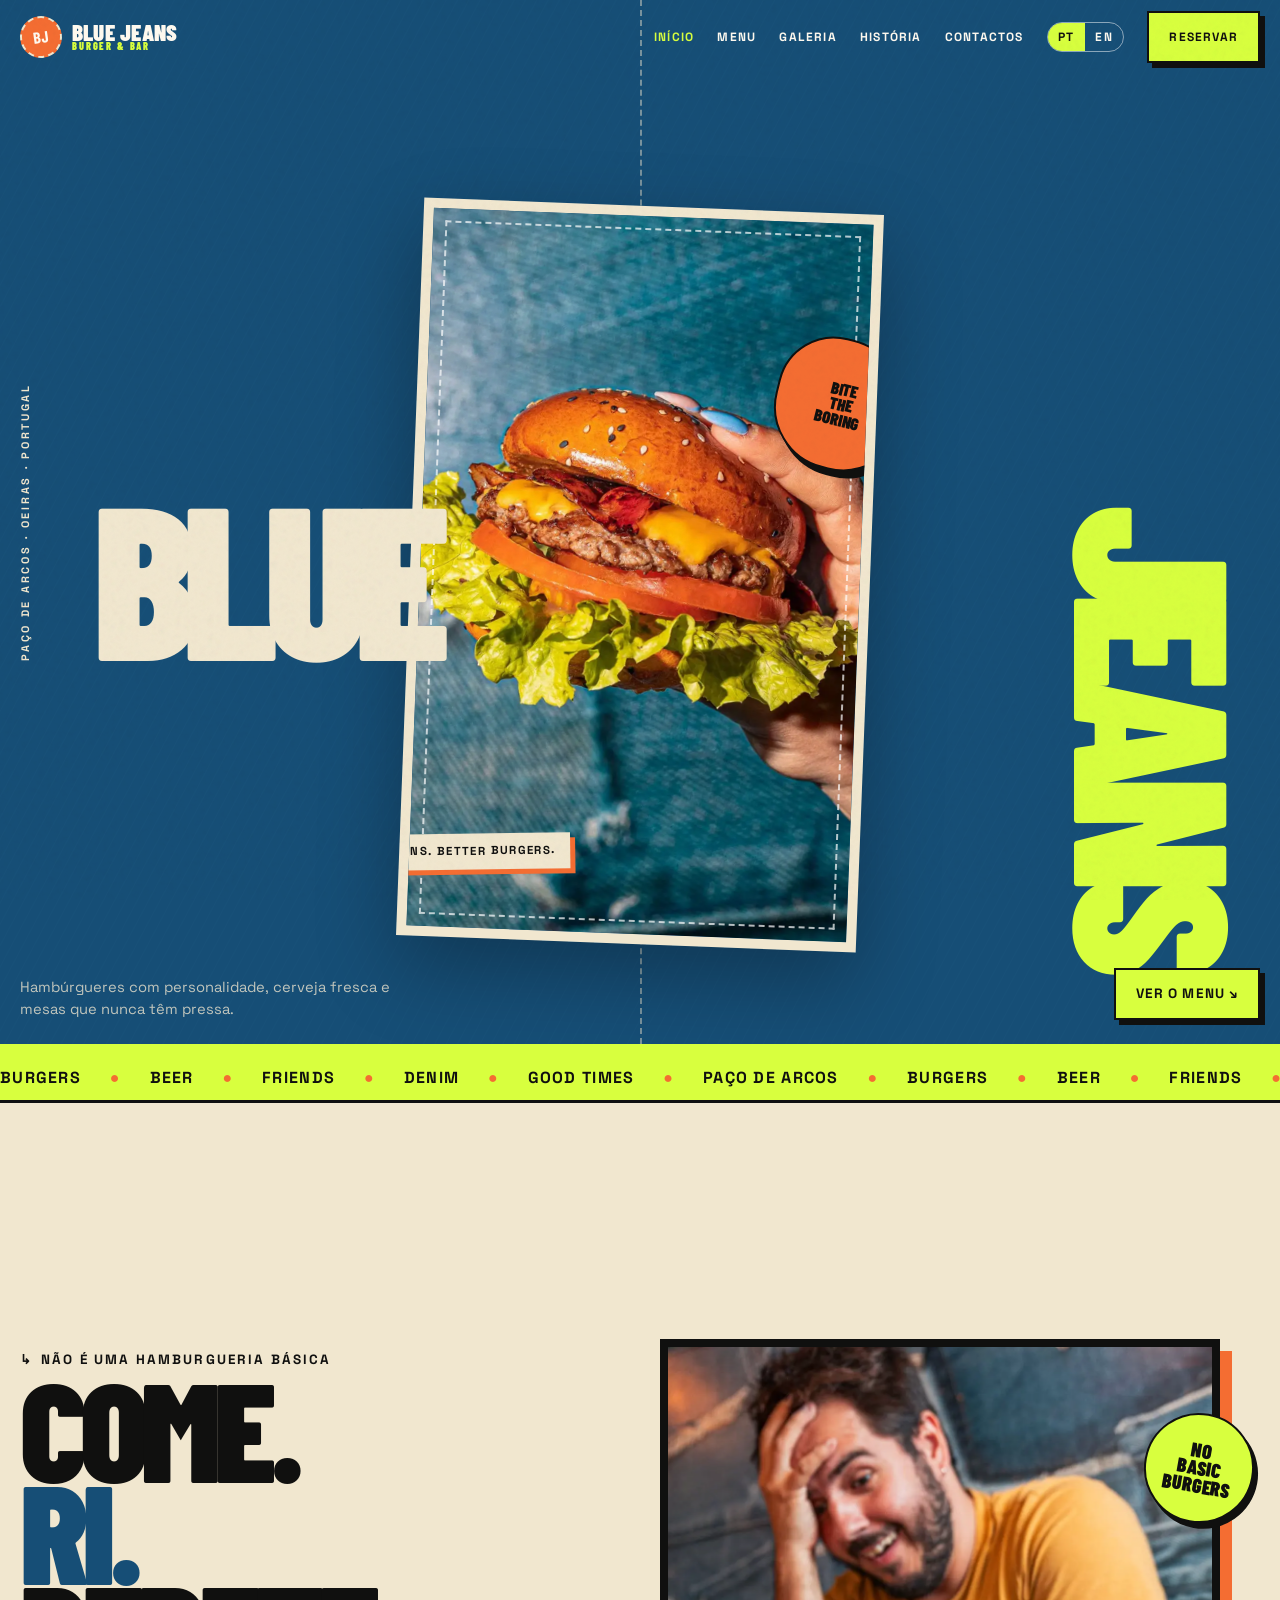
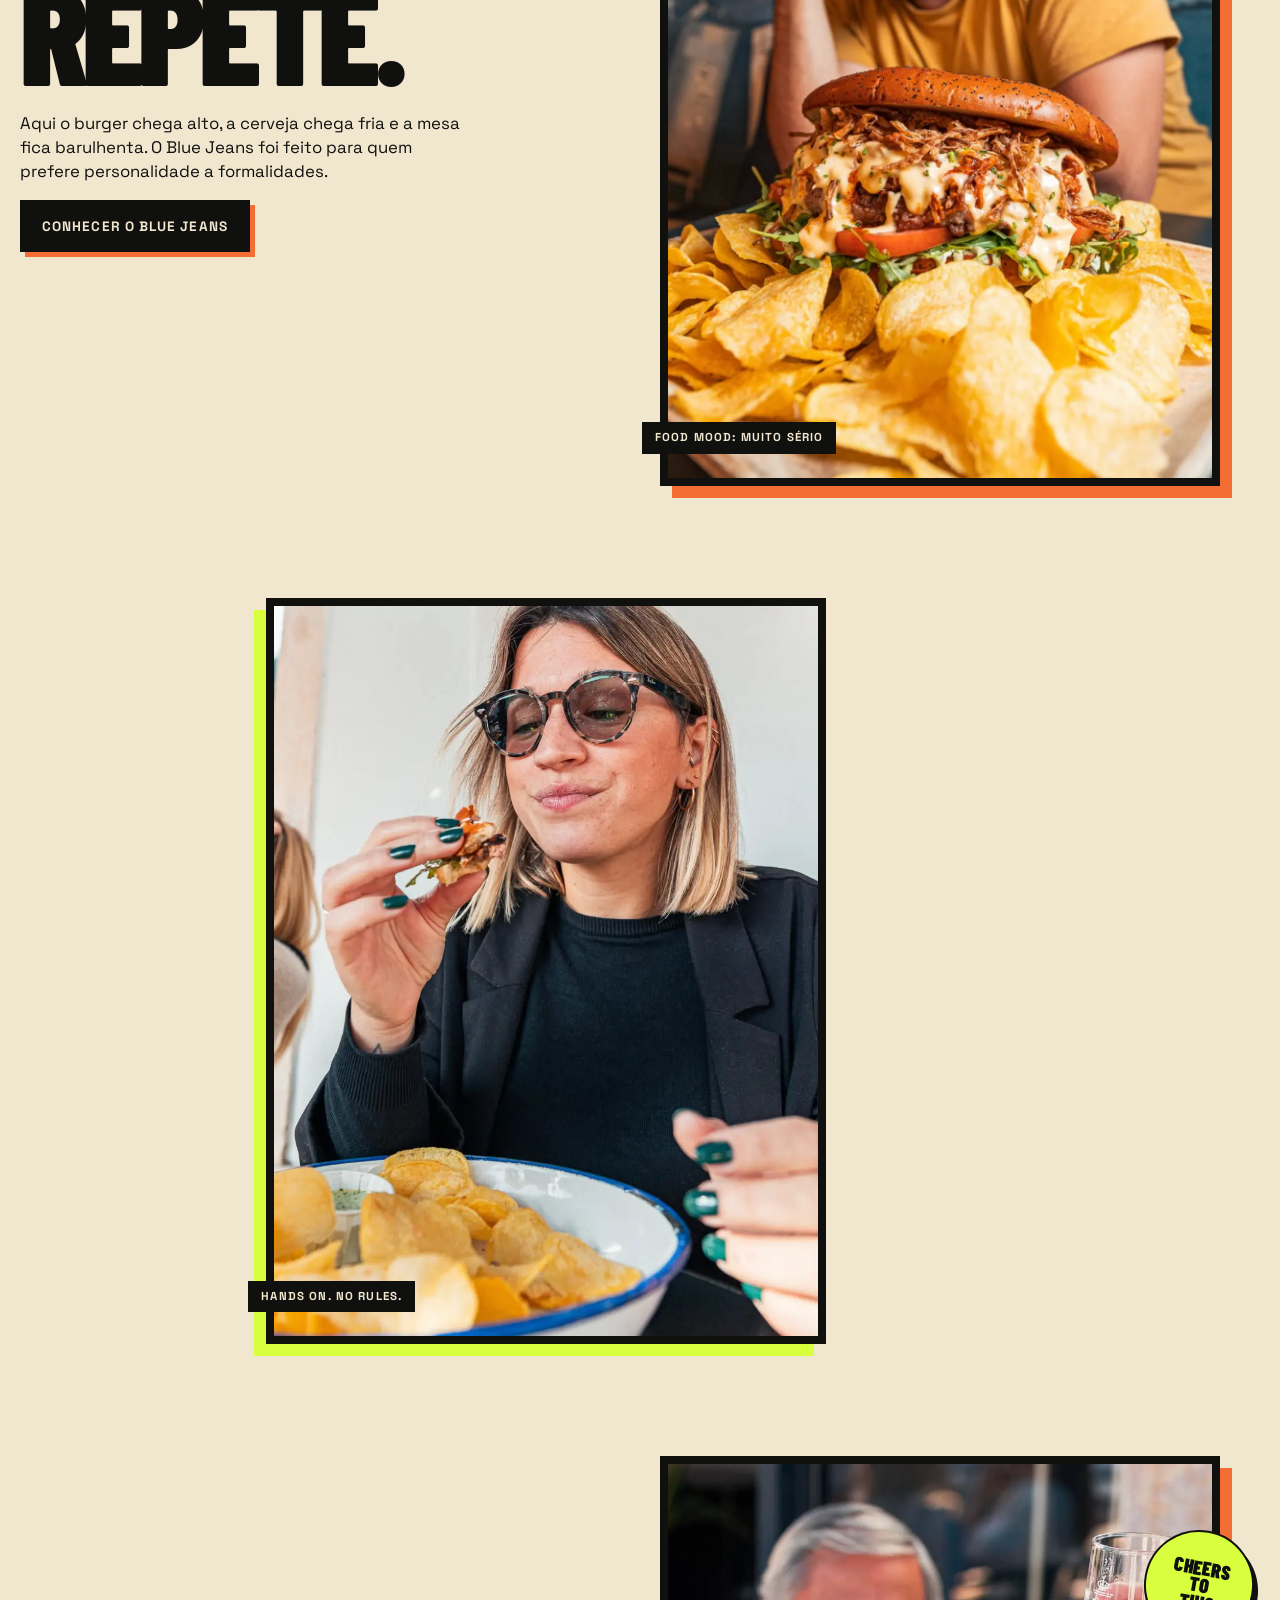
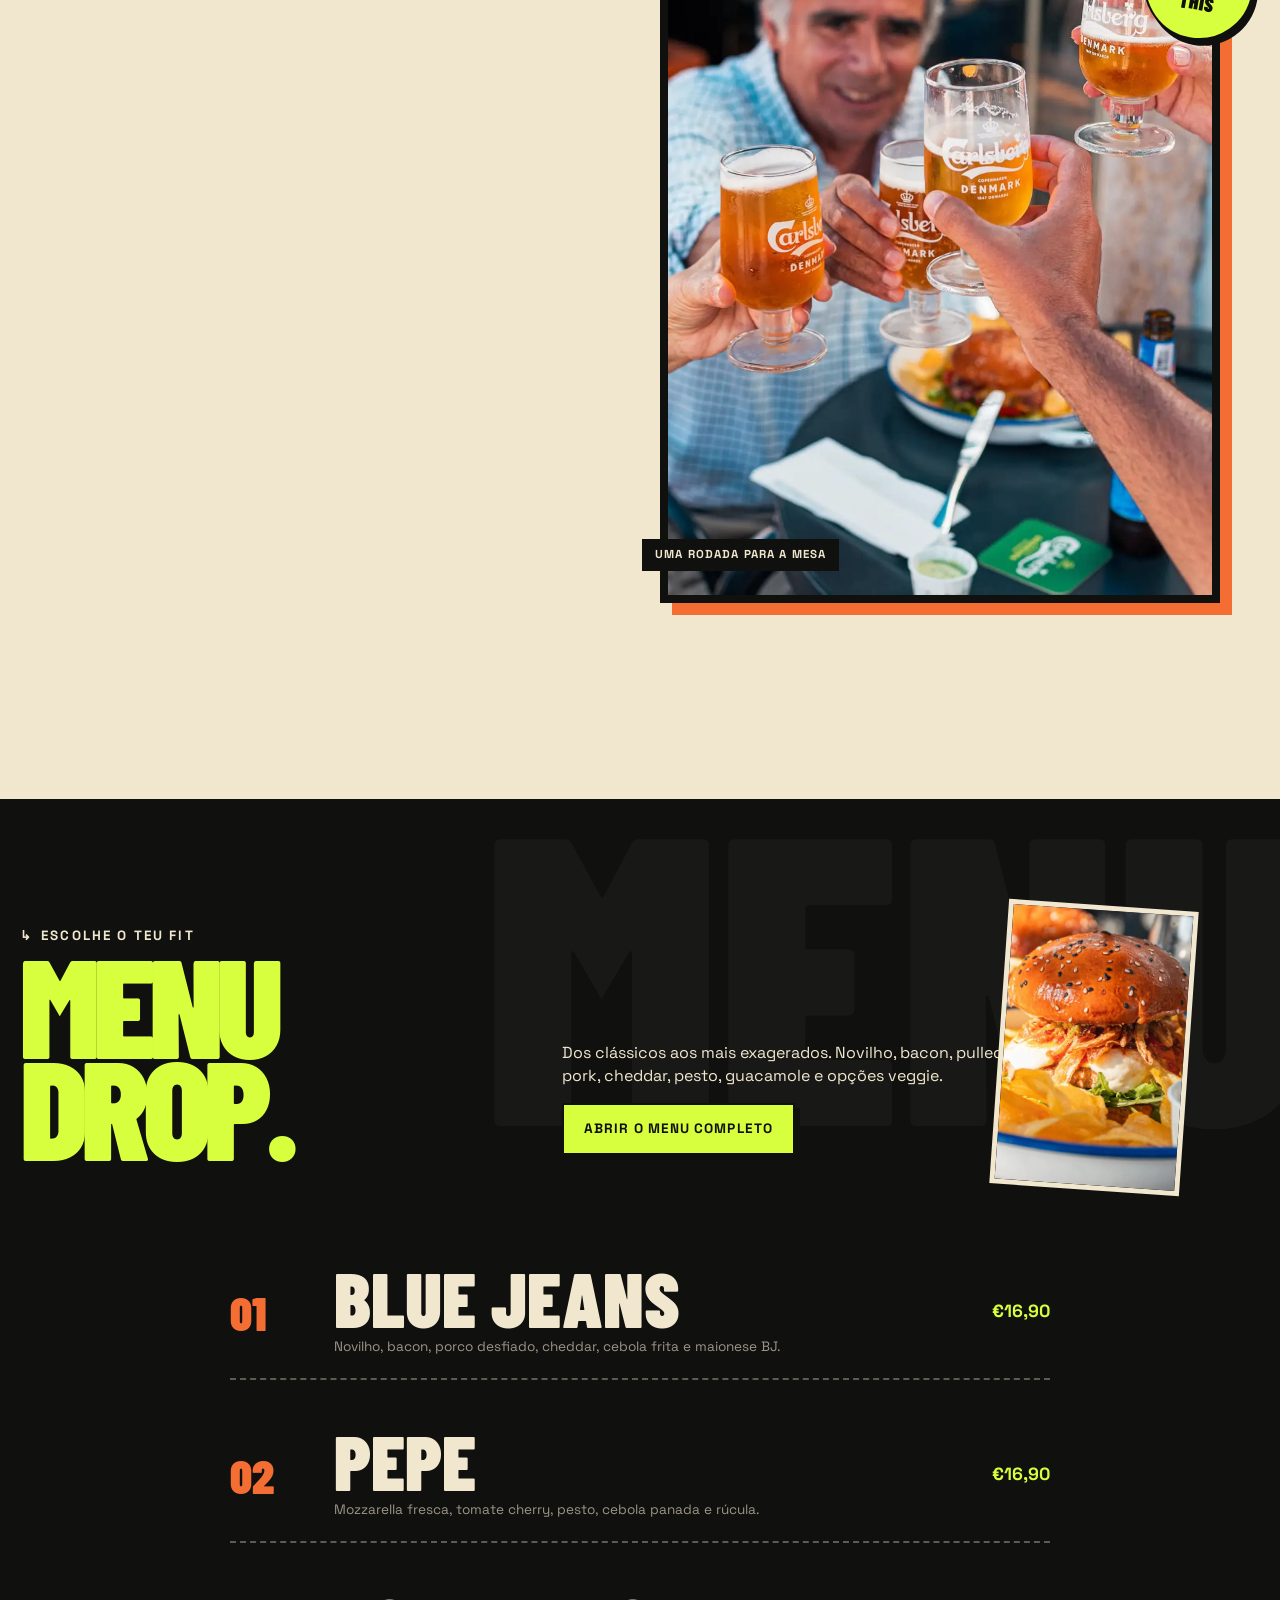
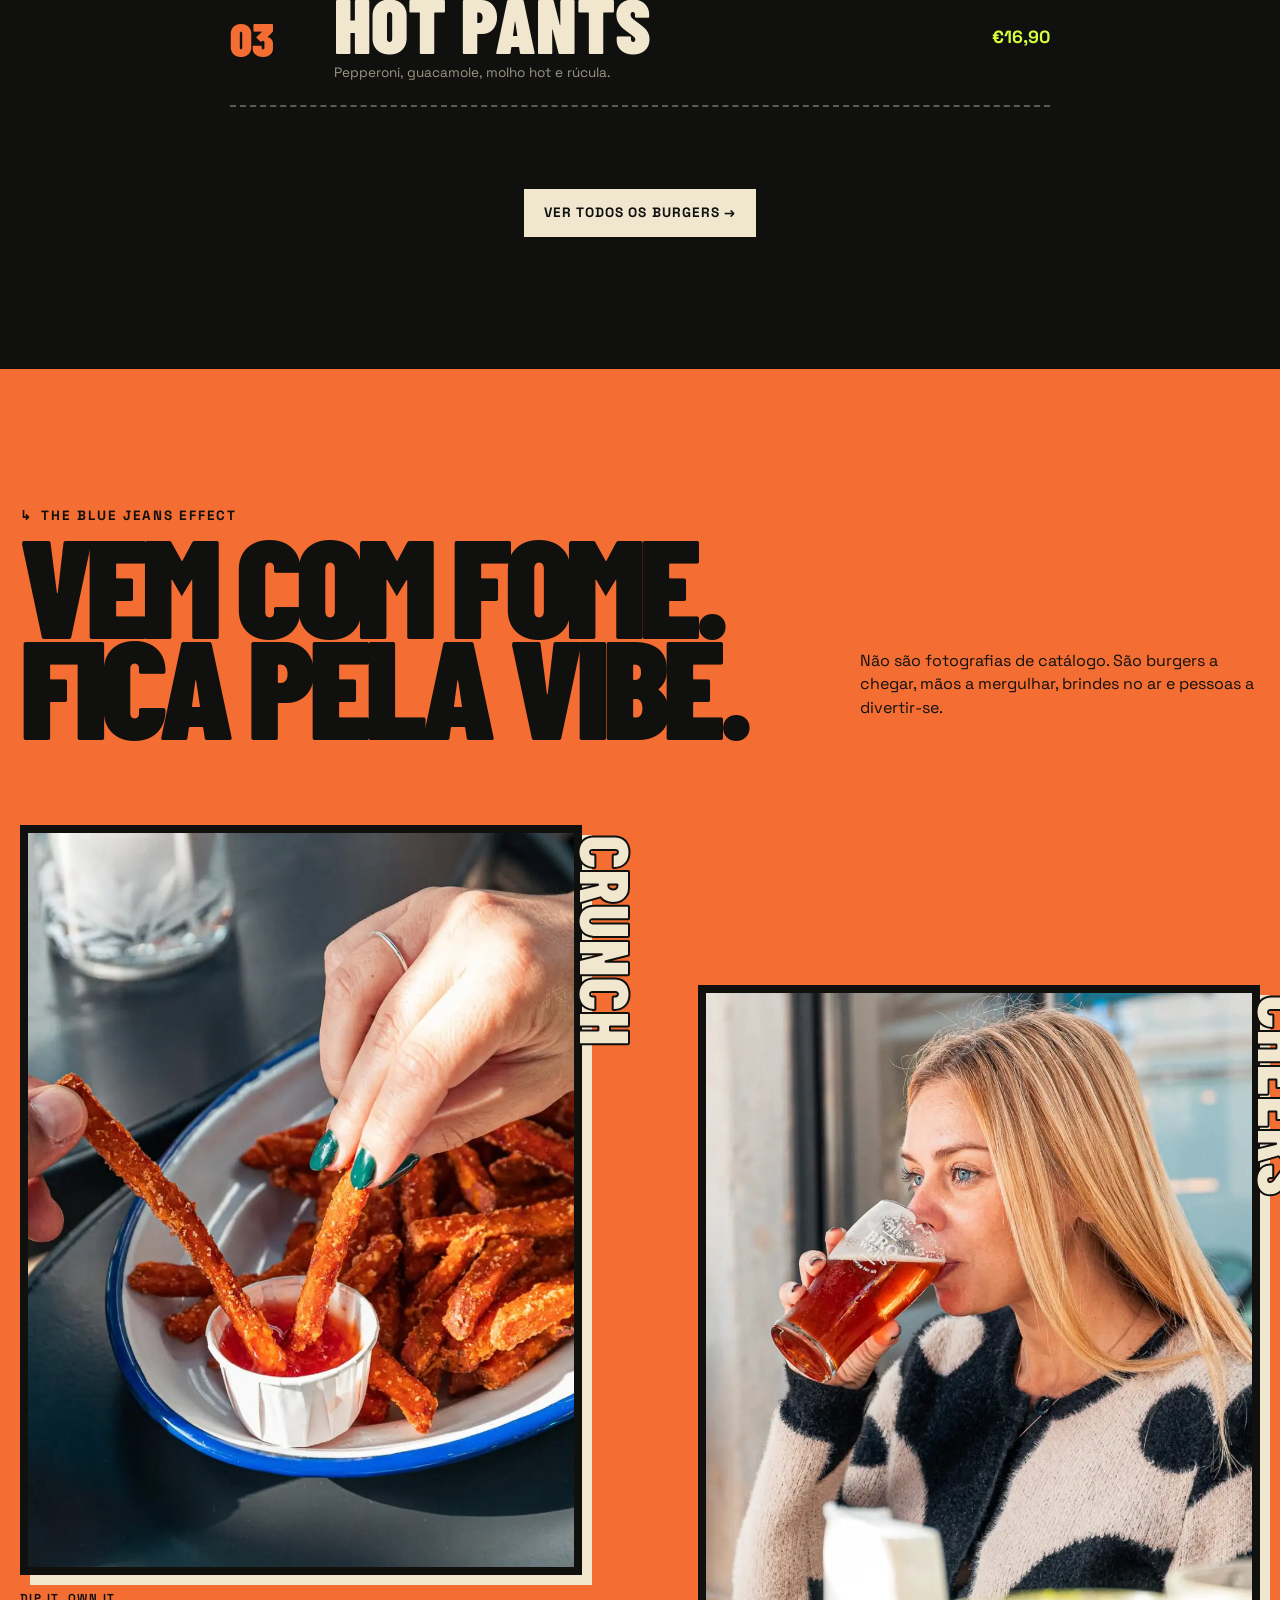
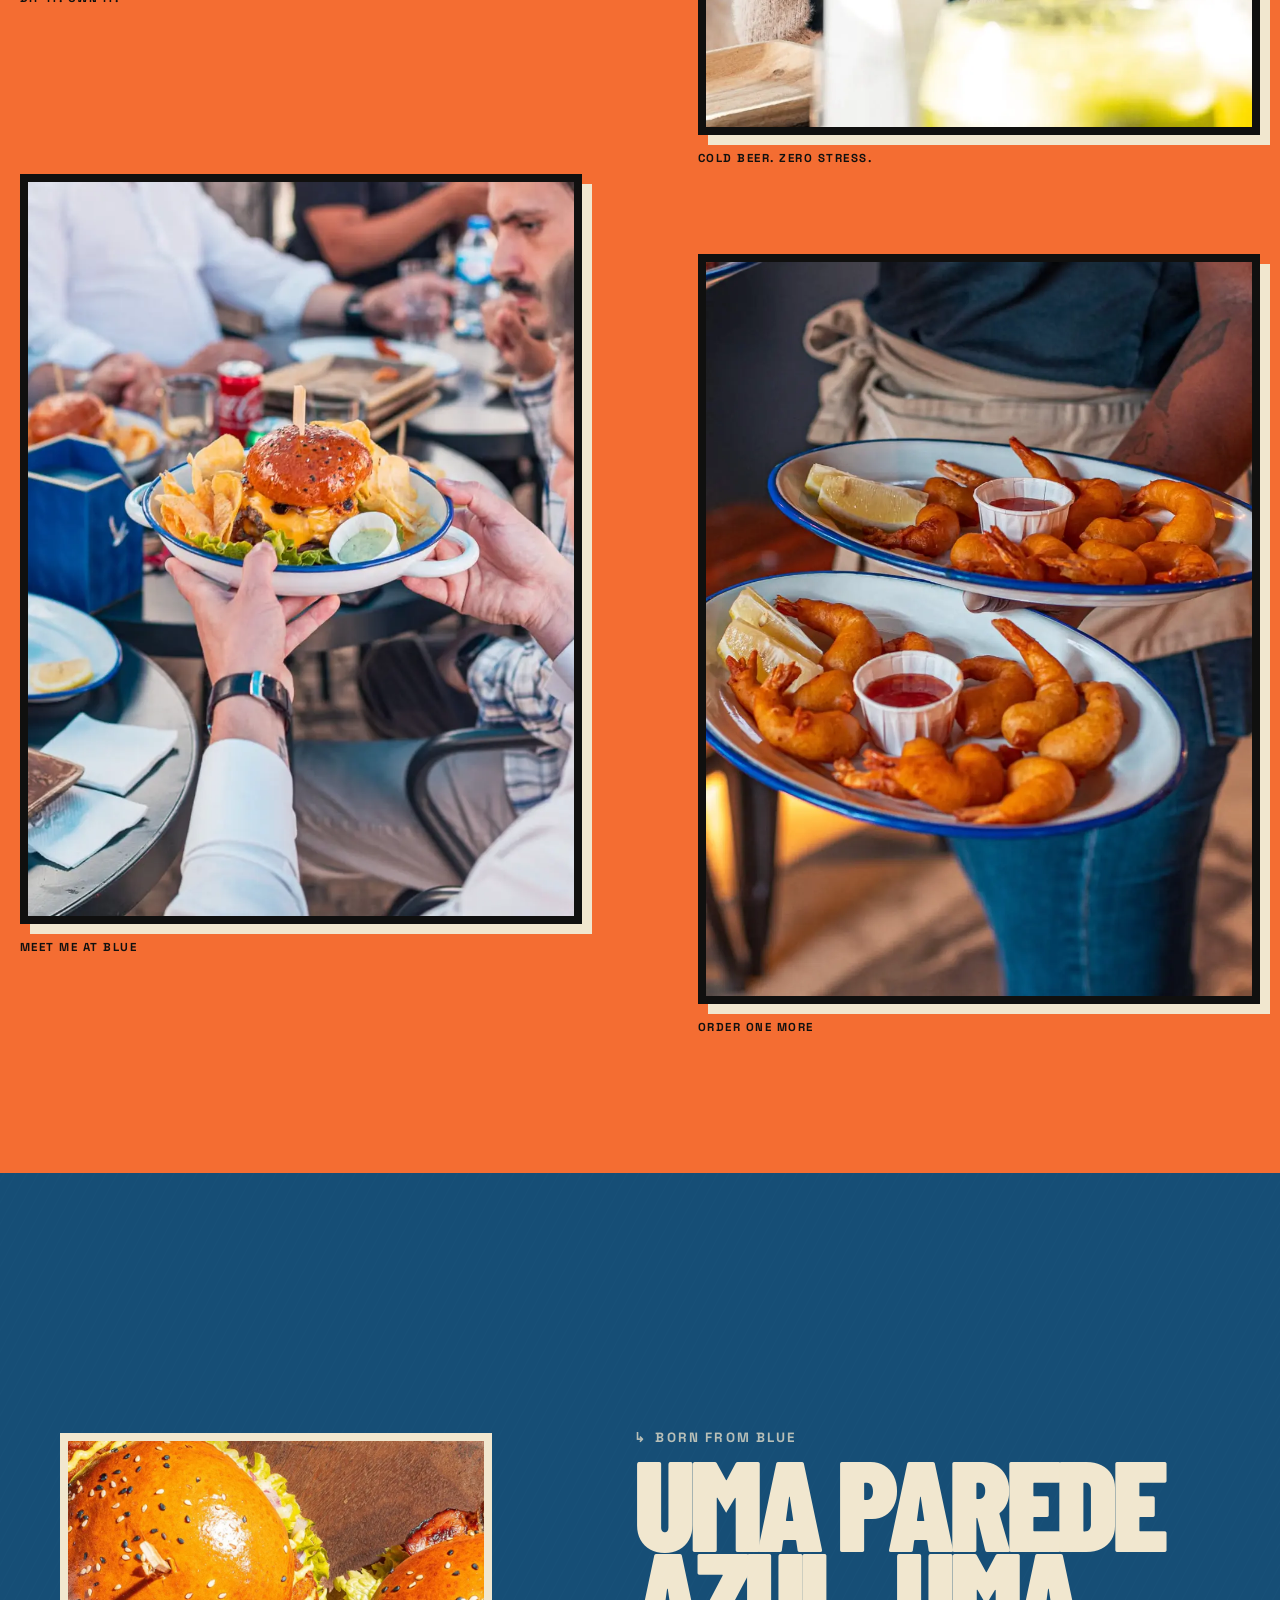
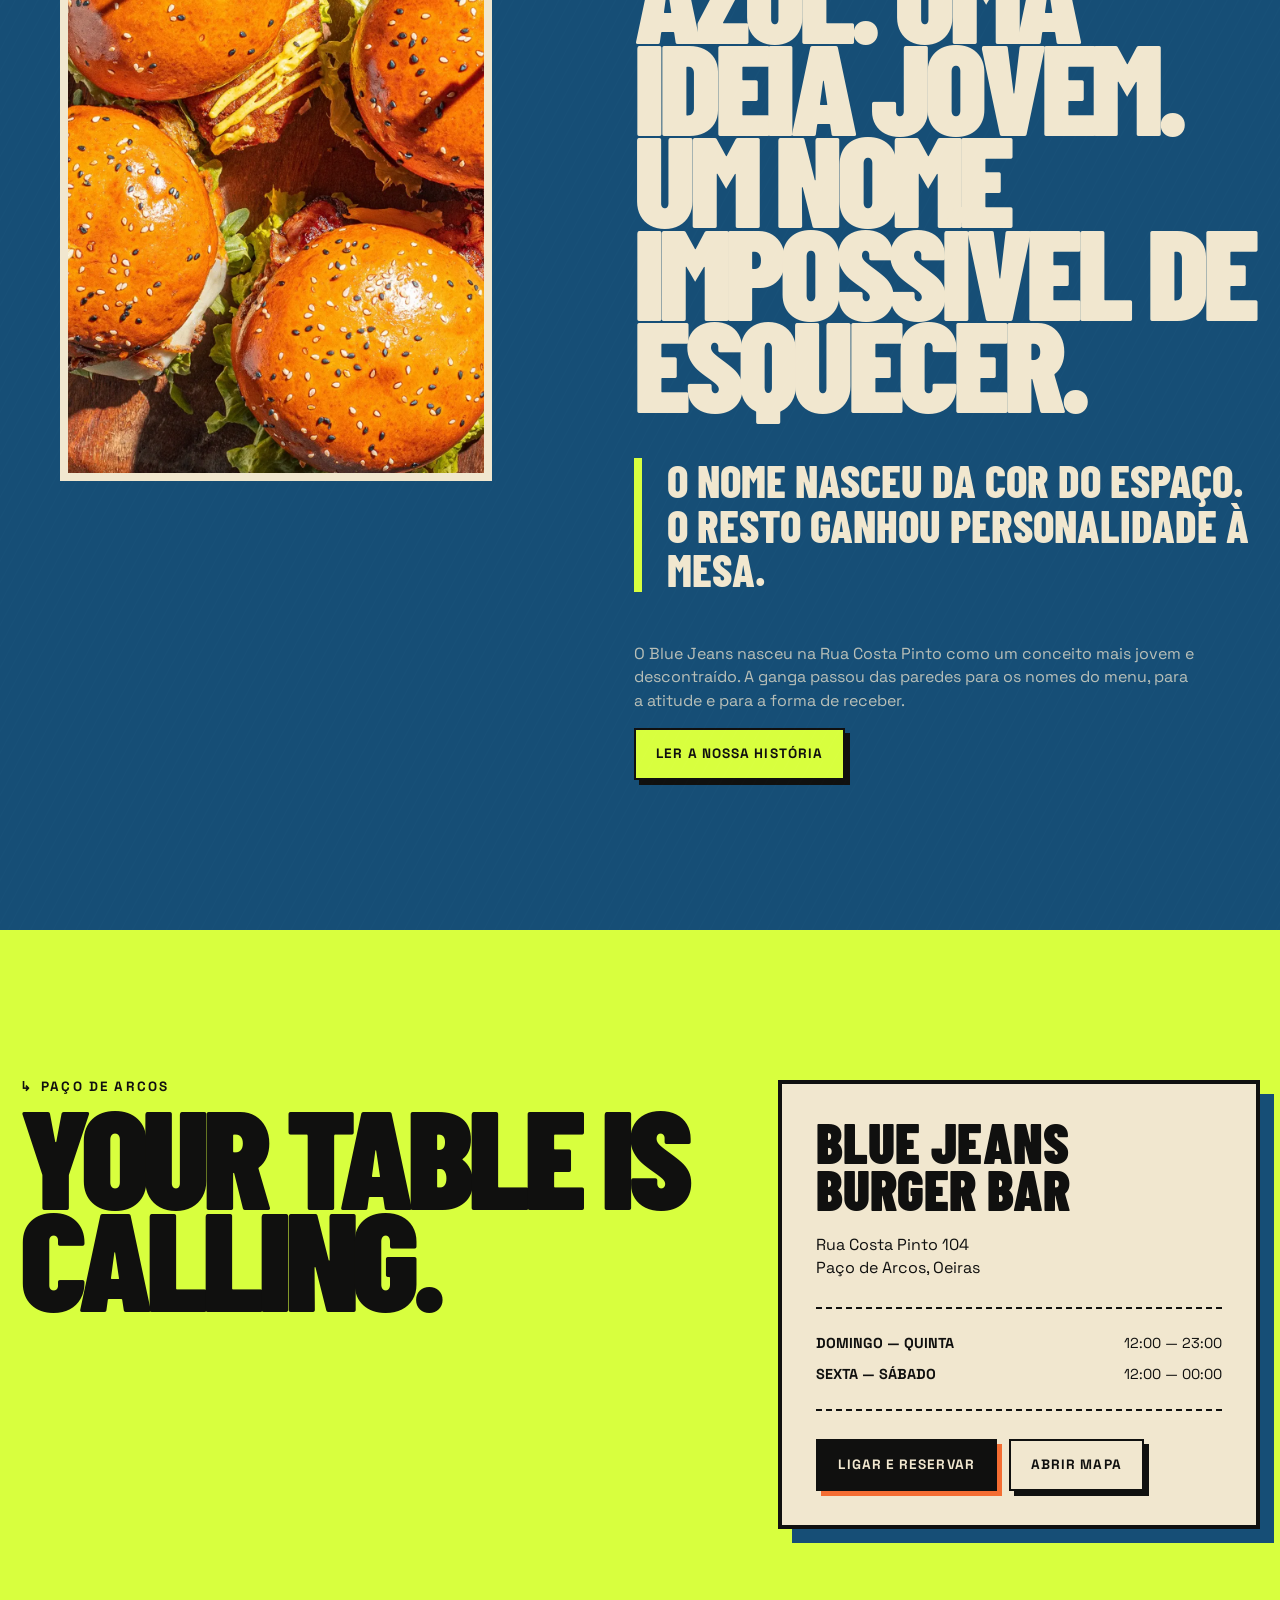
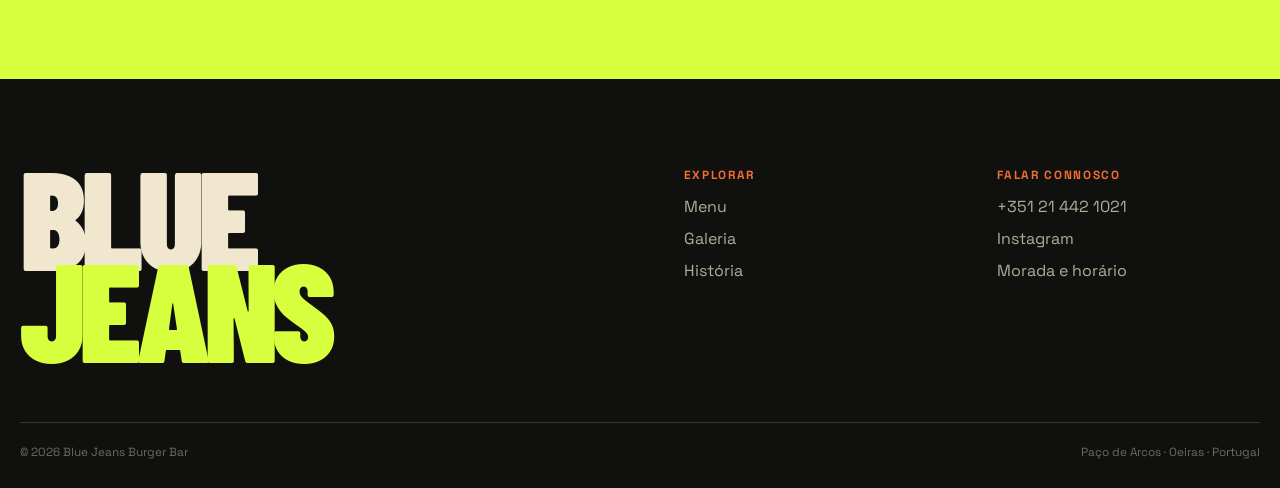
==== commit 93044d5e: "Fix story copy and homepage link" ====
--- a/index.html
+++ b/index.html
@@ -32,7 +32,7 @@
 <figure class="vibe-shot" data-reveal><img src="assets/images/photos/onion-rings-trays.webp" width="1258" height="1430" alt="Tabuleiros de aros de cebola do Blue Jeans" loading="lazy"><figcaption>Order one more</figcaption></figure>
 </div></div></div></section>
 
-<section class="story2 denim"><div class="wrap story2-grid"><figure class="story2-photo" data-reveal><img src="assets/images/photos/four-burgers-top.webp" width="1268" height="1560" alt="Quatro hambúrgueres Blue Jeans vistos de cima" loading="lazy"></figure><div class="story2-text" data-reveal><p class="kicker">Born from blue</p><h2 class="mega">Uma parede azul. Uma ideia jovem. Um nome impossível de esquecer.</h2><blockquote>O nome nasceu da cor do espaço. O resto ganhou personalidade à mesa.</blockquote><p>O Blue Jeans nasceu na Rua Costa Pinto como um conceito mais jovem e descontraído. A ganga passou das paredes para os nomes do menu, para a atitude e para a forma de receber.</p><a class="button2" href="historia.html">Ler a história</a></div></div></section>
+<section class="story2 denim"><div class="wrap story2-grid"><figure class="story2-photo" data-reveal><img src="assets/images/photos/four-burgers-top.webp" width="1268" height="1560" alt="Quatro hambúrgueres Blue Jeans vistos de cima" loading="lazy"></figure><div class="story2-text" data-reveal><p class="kicker">Born from blue</p><h2 class="mega">Uma parede azul. Uma ideia jovem. Um nome impossível de esquecer.</h2><blockquote>O nome nasceu da cor do espaço. O resto ganhou personalidade à mesa.</blockquote><p>O Blue Jeans nasceu na Rua Costa Pinto como um conceito mais jovem e descontraído. A ganga passou das paredes para os nomes do menu, para a atitude e para a forma de receber.</p><a class="button2" href="/historia.html">Ler a nossa história</a></div></div></section>
 
 <section class="visit2" id="reservar"><div class="wrap visit2-grid"><div data-reveal><p class="kicker">Paço de Arcos</p><h2 class="mega">Your table is calling.</h2></div><article class="visit-card" data-reveal><h3>Blue Jeans Burger Bar</h3><p>Rua Costa Pinto 104<br>Paço de Arcos, Oeiras</p><div class="hours2"><strong>Domingo — Quinta</strong><span>12:00 — 23:00</span><strong>Sexta — Sábado</strong><span>12:00 — 00:00</span></div><div class="visit-actions"><a class="button2 button2--dark" href="tel:+351214421021">Ligar e reservar</a><a class="button2 button2--light" href="https://www.google.com/maps/search/?api=1&amp;query=Blue+Jeans+Burger+Bar+Rua+Costa+Pinto+104+Pa%C3%A7o+de+Arcos" target="_blank" rel="noopener noreferrer">Abrir mapa</a></div></article></div></section>
 </main>
--- a/assets/css/v2.css
+++ b/assets/css/v2.css
@@ -26,6 +26,7 @@
 
 .footer2{padding:90px 0 28px;background:var(--ink);color:var(--cream)}.footer2-top{display:grid;grid-template-columns:1.4fr .6fr .6fr;gap:4vw}.footer-logo{font:900 clamp(5rem,11vw,10rem)/.65 var(--display);letter-spacing:-.05em;text-transform:uppercase}.footer-logo span{display:block;color:var(--acid)}.footer2 h2{margin:0 0 14px;color:var(--orange);font:800 .74rem/1 var(--body);letter-spacing:.14em;text-transform:uppercase}.footer2 a{display:block;margin:9px 0;color:rgba(241,231,207,.72);text-decoration:none}.footer2 a:hover{color:var(--acid)}.footer2-bottom{display:flex;justify-content:space-between;gap:20px;margin-top:70px;padding-top:20px;border-top:1px solid rgba(241,231,207,.18);color:rgba(241,231,207,.42);font-size:.74rem}
 
+.hero2::before,.denim::before{pointer-events:none}
 [data-reveal]{opacity:0;transform:translateY(35px);transition:opacity .75s ease,transform .75s cubic-bezier(.2,.8,.2,1)}[data-reveal].show{opacity:1;transform:none}
 
 /* Internal pages */
